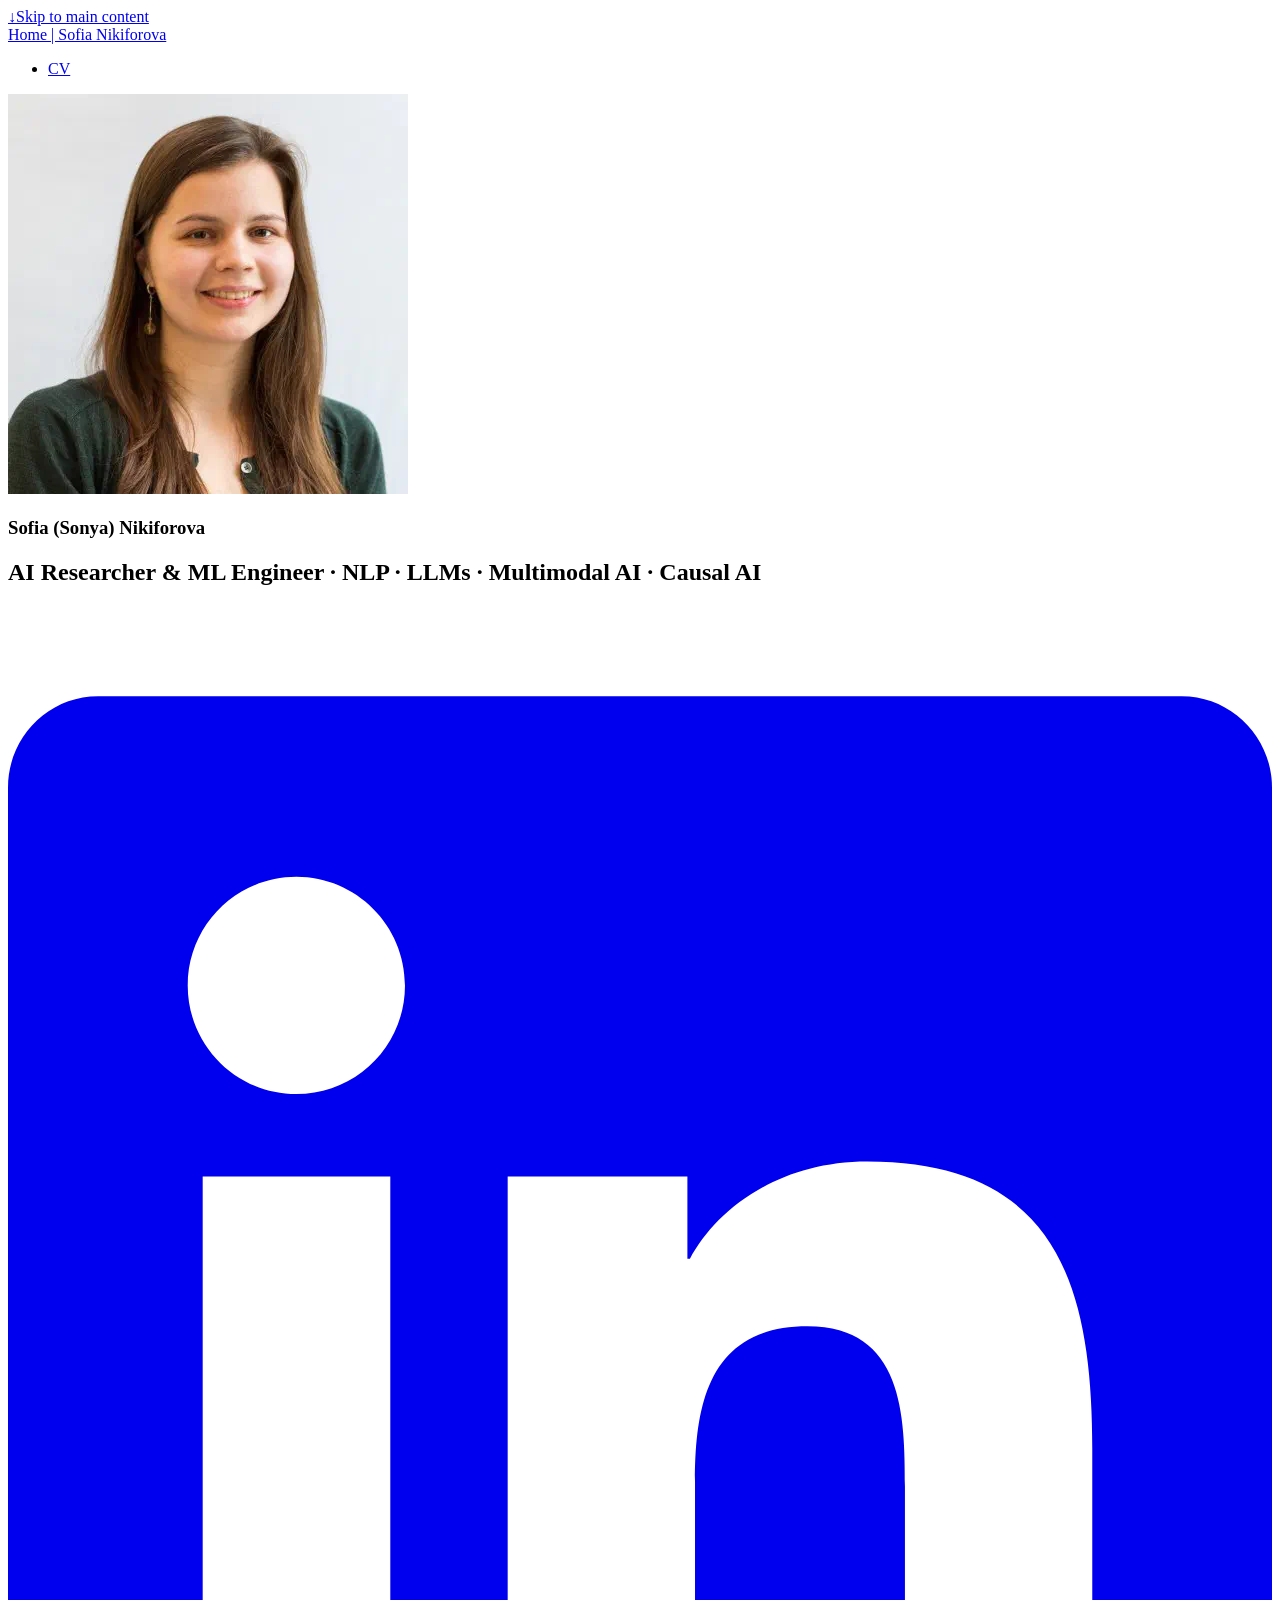
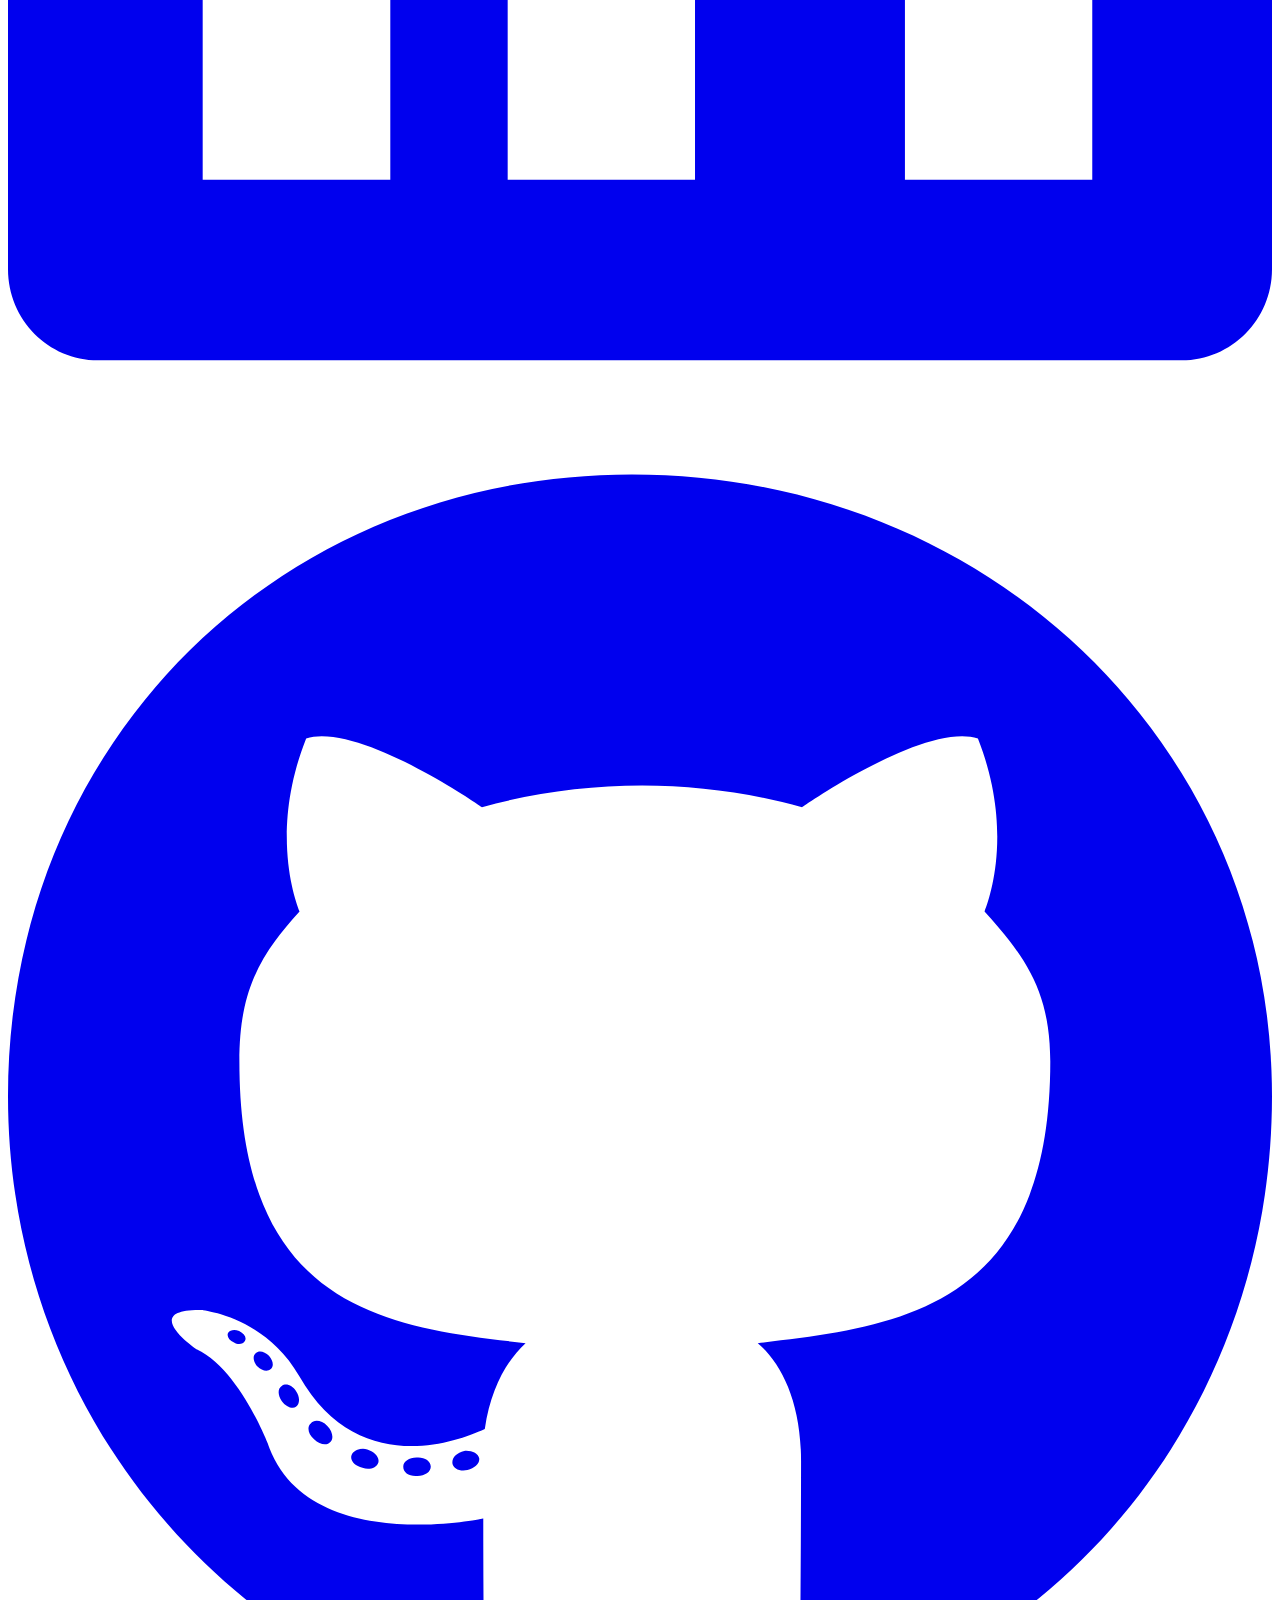
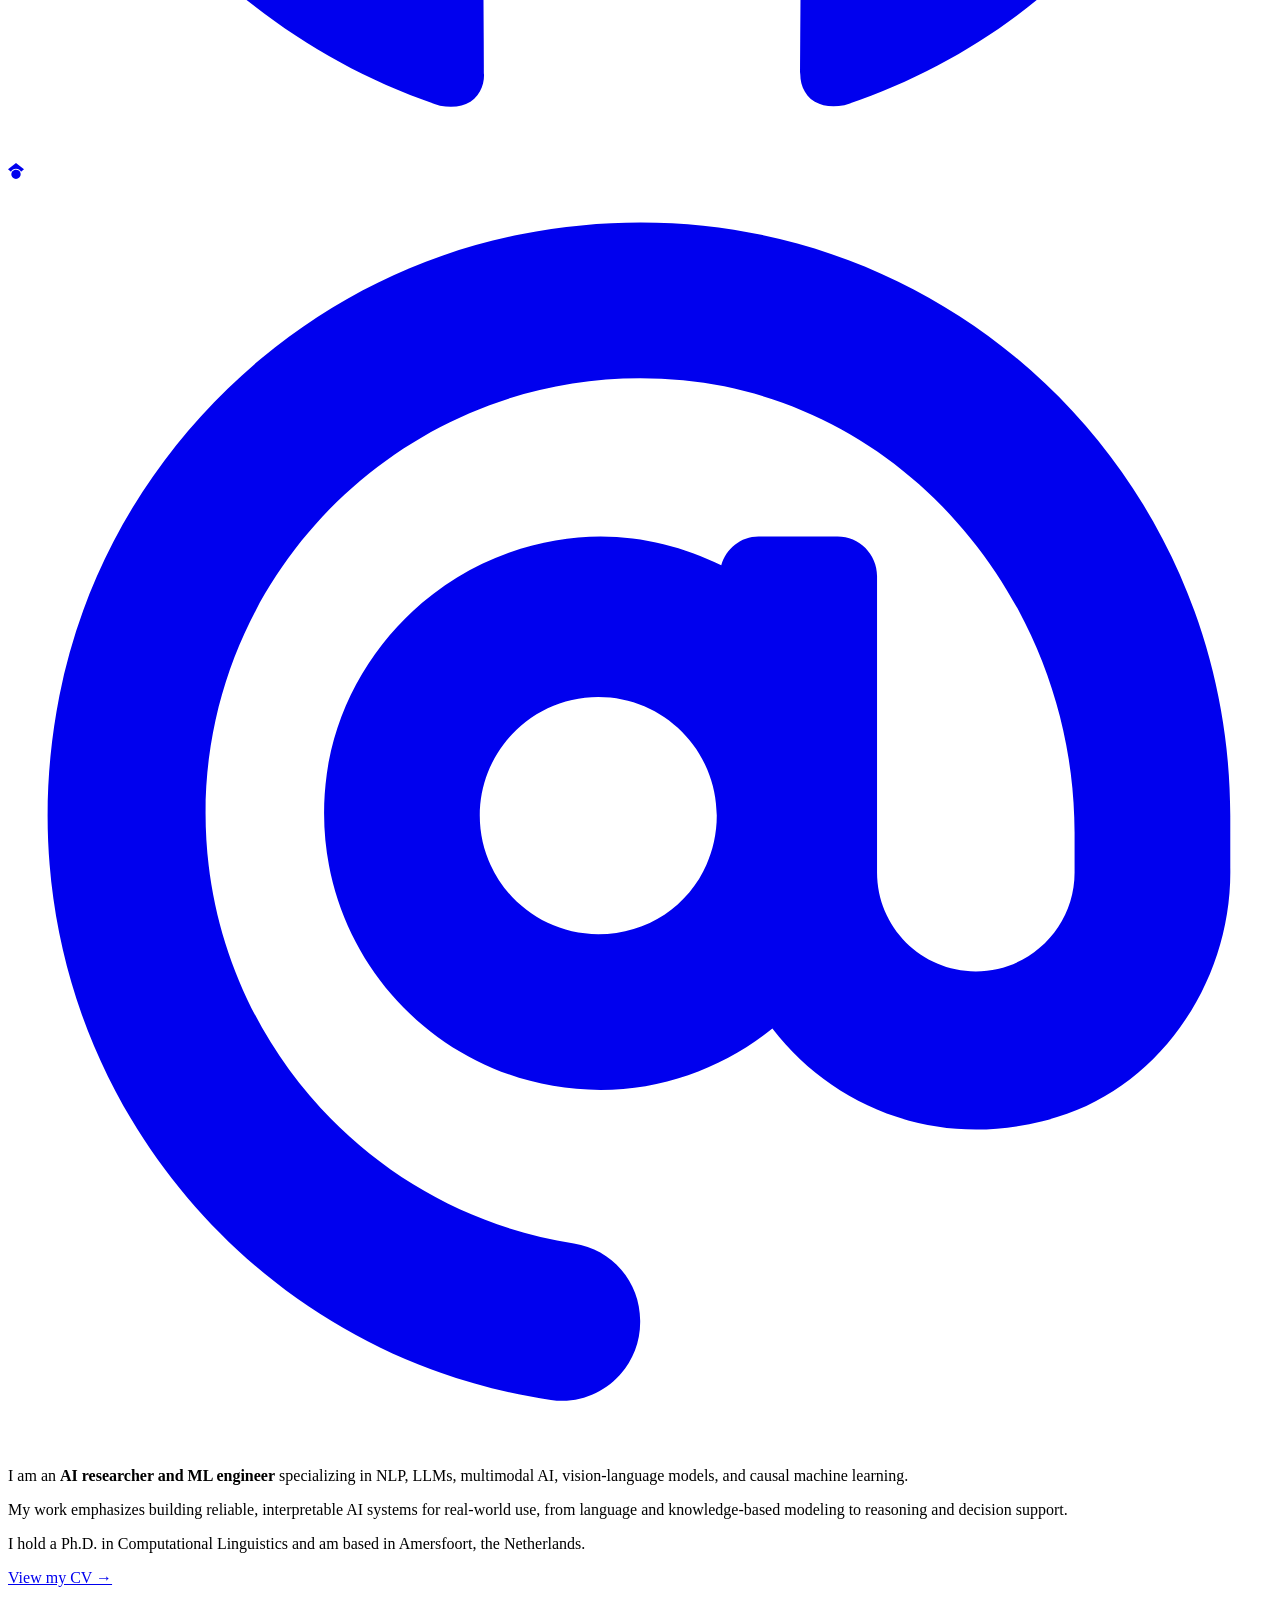
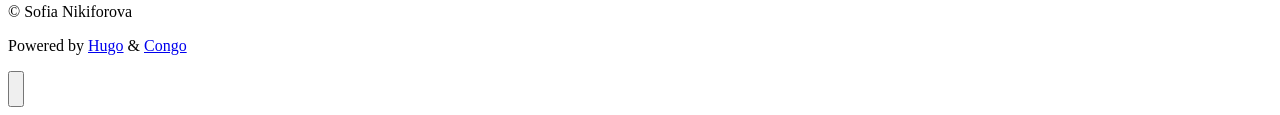
==== index.html @ 4dfe3b02 "Publish website" ====
<!doctype html><html lang=en dir=ltr class=scroll-smooth data-default-appearance=light data-auto-appearance=true><head><meta name=generator content="Hugo 0.162.1"><meta charset=utf-8><meta name=viewport content="width=device-width,initial-scale=1"><meta name=theme-color content="#FFFFFF"><title>Sofia Nikiforova</title><meta name=title content="Sofia Nikiforova"><script type=text/javascript src=https://sonniki.github.io/js/appearance.min.8a082f81b27f3cb2ee528df0b0bdc39787034cf2cc34d4669fbc9977c929023c.js integrity="sha256-iggvgbJ/PLLuUo3wsL3Dl4cDTPLMNNRmn7yZd8kpAjw="></script><link type=text/css rel=stylesheet href=https://sonniki.github.io/css/main.bundle.min.de6f5c8f302bc5f2a1c1e09c4797aeeb0cb0e0ff5f4eeaa808aaedce26b57573.css integrity="sha256-3m9cjzArxfKhweCcR5eu6wyw4P9fTuqoCKrtzia1dXM="><meta name=description content="
      AI researcher and ML engineer specializing in NLP, LLMs, multimodal AI, vision-language models, and causal AI.
    "><link rel=canonical href=https://sonniki.github.io/><link rel=apple-touch-icon sizes=180x180 href=/apple-touch-icon.png><link rel=icon type=image/png sizes=32x32 href=/favicon-32x32.png><link rel=icon type=image/png sizes=16x16 href=/favicon-16x16.png><link rel=manifest href=/site.webmanifest><meta property="og:url" content="https://sonniki.github.io/"><meta property="og:site_name" content="Sofia Nikiforova"><meta property="og:title" content="Sofia (Sonya) Nikiforova"><meta property="og:description" content="AI researcher and ML engineer specializing in NLP, LLMs, multimodal AI, vision-language models, and causal AI."><meta property="og:locale" content="en"><meta property="og:type" content="website"><meta name=twitter:card content="summary"><meta name=twitter:title content="Sofia (Sonya) Nikiforova"><meta name=twitter:description content="AI researcher and ML engineer specializing in NLP, LLMs, multimodal AI, vision-language models, and causal AI."><script type=application/ld+json>{"@context":"https://schema.org","@type":"WebSite","@id":"https:\/\/sonniki.github.io\/","name":"Sofia Nikiforova","description":"Sofia Nikiforova — AI researcher and ML engineer specializing in NLP, LLMs, multimodal AI, vision-language models, and causal AI.","inLanguage":"en","url":"https:\/\/sonniki.github.io\/","publisher":{"@type":"Person","name":"Sofia (Sonya) Nikiforova"}}</script><meta name=author content="Sofia (Sonya) Nikiforova"><link href=https://www.linkedin.com/in/sofia-nikiforova-730447131 rel=me><link href=https://github.com/sonniki rel=me><link href="https://scholar.google.com/citations?user=Tr-brwYAAAAJ&amp;hl=en&amp;oi=ao" rel=me></head><body class="m-auto flex h-screen max-w-7xl flex-col bg-neutral px-6 text-lg leading-7 text-neutral-900 dark:bg-neutral-800 dark:text-neutral sm:px-14 md:px-24 lg:px-32"><div id=the-top class="absolute flex self-center"><a class="-translate-y-8 rounded-b-lg bg-primary-200 px-3 py-1 text-sm focus:translate-y-0 dark:bg-neutral-600" href=#main-content><span class="pe-2 font-bold text-primary-600 dark:text-primary-400">&darr;</span>Skip to main content</a></div><header class="py-6 font-semibold text-neutral-900 dark:text-neutral sm:py-10 print:hidden"><nav class="flex items-start justify-between sm:items-center"><div class="flex flex-row items-center"><a class="decoration-primary-500 hover:underline hover:decoration-2 hover:underline-offset-2" rel=me href=/>Home | Sofia Nikiforova</a></div><ul class="flex list-none flex-col text-end sm:flex-row"><li class="group mb-1 sm:mb-0 sm:me-7 sm:last:me-0.5"><a href=/cv/ title="Curriculum Vitae"><span class="decoration-primary-500 group-hover:underline group-hover:decoration-2 group-hover:underline-offset-2">CV</span></a></li></ul></nav></header><div class="relative flex grow flex-col"><main id=main-content class=grow><article class="h-full
flex flex-col items-center justify-center text-center"><section class="not-prose
items-center
mb-3 flex flex-col"><picture class="mb-2 h-auto w-36 rounded-full"><source srcset=https://sonniki.github.io/img/sonya_hu_f18f03992d2493af.webp sizes=100vw type=image/webp><img width=400 height=400 class="mb-2 h-auto w-36 rounded-full" alt="Sofia (Sonya) Nikiforova" loading=lazy decoding=async src=https://sonniki.github.io/img/sonya.jpg></picture><h1 class="text-4xl font-extrabold">Sofia (Sonya) Nikiforova</h1><h2 class="text-xl text-neutral-500 dark:text-neutral-400">AI Researcher & ML Engineer · NLP · LLMs · Multimodal AI · Causal AI</h2><div class="mt-1 text-2xl"><div class="flex flex-wrap text-neutral-400 dark:text-neutral-500"><a class="px-1 transition-transform hover:scale-125 hover:text-primary-700 dark:hover:text-primary-400" style=will-change:transform href=https://www.linkedin.com/in/sofia-nikiforova-730447131 target=_blank aria-label=Linkedin rel="me noopener noreferrer"><span class="icon relative inline-block px-1 align-text-bottom"><svg viewBox="0 0 448 512"><path fill="currentColor" d="M416 32H31.9C14.3 32 0 46.5.0 64.3v383.4C0 465.5 14.3 480 31.9 480H416c17.6.0 32-14.5 32-32.3V64.3c0-17.8-14.4-32.3-32-32.3zM135.4 416H69V202.2h66.5V416zm-33.2-243c-21.3.0-38.5-17.3-38.5-38.5S80.9 96 102.2 96c21.2.0 38.5 17.3 38.5 38.5.0 21.3-17.2 38.5-38.5 38.5zm282.1 243h-66.4V312c0-24.8-.5-56.7-34.5-56.7-34.6.0-39.9 27-39.9 54.9V416h-66.4V202.2h63.7v29.2h.9c8.9-16.8 30.6-34.5 62.9-34.5 67.2.0 79.7 44.3 79.7 101.9V416z"/></svg>
</span></a><a class="px-1 transition-transform hover:scale-125 hover:text-primary-700 dark:hover:text-primary-400" style=will-change:transform href=https://github.com/sonniki target=_blank aria-label=Github rel="me noopener noreferrer"><span class="icon relative inline-block px-1 align-text-bottom"><svg viewBox="0 0 496 512"><path fill="currentColor" d="M165.9 397.4c0 2-2.3 3.6-5.2 3.6-3.3.3-5.6-1.3-5.6-3.6.0-2 2.3-3.6 5.2-3.6 3-.3 5.6 1.3 5.6 3.6zm-31.1-4.5c-.7 2 1.3 4.3 4.3 4.9 2.6 1 5.6.0 6.2-2s-1.3-4.3-4.3-5.2c-2.6-.7-5.5.3-6.2 2.3zm44.2-1.7c-2.9.7-4.9 2.6-4.6 4.9.3 2 2.9 3.3 5.9 2.6 2.9-.7 4.9-2.6 4.6-4.6-.3-1.9-3-3.2-5.9-2.9zM244.8 8C106.1 8 0 113.3.0 252c0 110.9 69.8 205.8 169.5 239.2 12.8 2.3 17.3-5.6 17.3-12.1.0-6.2-.3-40.4-.3-61.4.0.0-70 15-84.7-29.8.0.0-11.4-29.1-27.8-36.6.0.0-22.9-15.7 1.6-15.4.0.0 24.9 2 38.6 25.8 21.9 38.6 58.6 27.5 72.9 20.9 2.3-16 8.8-27.1 16-33.7-55.9-6.2-112.3-14.3-112.3-110.5.0-27.5 7.6-41.3 23.6-58.9-2.6-6.5-11.1-33.3 2.6-67.9 20.9-6.5 69 27 69 27 20-5.6 41.5-8.5 62.8-8.5s42.8 2.9 62.8 8.5c0 0 48.1-33.6 69-27 13.7 34.7 5.2 61.4 2.6 67.9 16 17.7 25.8 31.5 25.8 58.9.0 96.5-58.9 104.2-114.8 110.5 9.2 7.9 17 22.9 17 46.4.0 33.7-.3 75.4-.3 83.6.0 6.5 4.6 14.4 17.3 12.1C428.2 457.8 496 362.9 496 252 496 113.3 383.5 8 244.8 8zM97.2 352.9c-1.3 1-1 3.3.7 5.2 1.6 1.6 3.9 2.3 5.2 1 1.3-1 1-3.3-.7-5.2-1.6-1.6-3.9-2.3-5.2-1zm-10.8-8.1c-.7 1.3.3 2.9 2.3 3.9 1.6 1 3.6.7 4.3-.7.7-1.3-.3-2.9-2.3-3.9-2-.6-3.6-.3-4.3.7zm32.4 35.6c-1.6 1.3-1 4.3 1.3 6.2 2.3 2.3 5.2 2.6 6.5 1 1.3-1.3.7-4.3-1.3-6.2-2.2-2.3-5.2-2.6-6.5-1zm-11.4-14.7c-1.6 1-1.6 3.6.0 5.9 1.6 2.3 4.3 3.3 5.6 2.3 1.6-1.3 1.6-3.9.0-6.2-1.4-2.3-4-3.3-5.6-2z"/></svg>
</span></a><a class="px-1 transition-transform hover:scale-125 hover:text-primary-700 dark:hover:text-primary-400" style=will-change:transform href="https://scholar.google.com/citations?user=Tr-brwYAAAAJ&amp;hl=en&amp;oi=ao" target=_blank aria-label=Google-Scholar rel="me noopener noreferrer"><span class="icon relative inline-block px-1 align-text-bottom"><svg height="16" width="16" viewBox="0 0 512 512"><path fill="currentColor" d="M390.9 298.5s0 .1.1.1c9.2 19.4 14.4 41.1 14.4 64C405.3 445.1 338.5 512 256 512s-149.3-66.9-149.3-149.3c0-22.9 5.2-44.6 14.4-64h0c1.7-3.6 3.6-7.2 5.6-10.7 4.4-7.6 9.4-14.7 15-21.3 27.4-32.6 68.5-53.3 114.4-53.3 33.6.0 64.6 11.1 89.6 29.9 9.1 6.9 17.4 14.7 24.8 23.5 5.6 6.6 10.6 13.8 15 21.3 2 3.4 3.8 7 5.5 10.5zm26.4-18.8c-30.1-58.4-91-98.4-161.3-98.4s-131.2 40-161.3 98.4L0 202.7 256 0 512 202.7l-94.7 77.1z"/></svg></span></a>
<a id=contact-email class="px-1 transition-transform hover:scale-125 hover:text-primary-700 dark:hover:text-primary-400" style=will-change:transform href=# aria-label=Email rel=nofollow data-u=son.nik709 data-d=gmail.com><span class="icon relative inline-block px-1 align-text-bottom"><svg viewBox="0 0 512 512"><path fill="currentColor" d="M207.8 20.73c-93.45 18.32-168.7 93.66-187 187.1-27.64 140.9 68.65 266.2 199.1 285.1 19.01 2.888 36.17-12.26 36.17-31.49l1e-4-.6631c0-15.74-11.44-28.88-26.84-31.24-84.35-12.98-149.2-86.13-149.2-174.2.0-102.9 88.61-185.5 193.4-175.4 91.54 8.869 158.6 91.25 158.6 183.2v16.16c0 22.09-17.94 40.05-40 40.05s-40.01-17.96-40.01-40.05v-120.1c0-8.847-7.161-16.02-16.01-16.02l-31.98.0036c-7.299.0-13.2 4.992-15.12 11.68-24.85-12.15-54.24-16.38-86.06-5.106-38.75 13.73-68.12 48.91-73.72 89.64-9.483 69.01 43.81 128 110.9 128 26.44.0 50.43-9.544 69.59-24.88 24 31.3 65.23 48.69 109.4 37.49C465.2 369.3 496 324.1 495.1 277.2V256.3c0-149.2-133.9-265.632-287.3-235.57zM239.1 304.3c-26.47.0-48-21.56-48-48.05s21.53-48.05 48-48.05 48 21.56 48 48.05-20.6 48.05-48 48.05z"/></svg>
</span></a><script>(()=>{const e=document.getElementById("contact-email");if(!e)return;const t=`${e.dataset.u}@${e.dataset.d}`;e.href=`mailto:${t}`})()</script></div></div></section><section class="prose dark:prose-invert"><p>I am an <strong>AI researcher and ML engineer</strong> specializing in NLP, LLMs, multimodal
AI, vision-language models, and causal machine learning.</p><p>My work emphasizes building reliable, interpretable AI systems for real-world use, from language and knowledge-based modeling to reasoning and decision support.</p><p>I hold a Ph.D. in Computational Linguistics and am based in Amersfoort, the
Netherlands.</p><p><a href=https://sonniki.github.io/cv/>View my CV →</a></p></section></article><section></section></main><div class="pointer-events-none absolute bottom-0 end-0 top-[100vh] w-12" id=to-top hidden=true><a href=#the-top class="pointer-events-auto sticky top-[calc(100vh-5.5rem)] flex h-12 w-12 items-center justify-center rounded-full bg-neutral/50 text-xl text-neutral-700 backdrop-blur hover:text-primary-600 dark:bg-neutral-800/50 dark:text-neutral dark:hover:text-primary-400" aria-label="Scroll to top" title="Scroll to top">&uarr;</a></div><footer class="py-10 print:hidden"><div class="flex items-center justify-between"><div><p class="text-sm text-neutral-500 dark:text-neutral-400">© Sofia Nikiforova</p><p class="text-xs text-neutral-500 dark:text-neutral-400">Powered by <a class="hover:underline hover:decoration-primary-400 hover:text-primary-500" href=https://gohugo.io/ target=_blank rel="noopener noreferrer">Hugo</a> & <a class="hover:underline hover:decoration-primary-400 hover:text-primary-500" href=https://github.com/jpanther/congo target=_blank rel="noopener noreferrer">Congo</a></p></div><div class="flex flex-row items-center"><div class="me-14 cursor-pointer text-sm text-neutral-700 hover:text-primary-600 dark:text-neutral dark:hover:text-primary-400"><button id=appearance-switcher-0 type=button aria-label="appearance switcher"><div class="flex h-12 w-12 items-center justify-center dark:hidden" title="Switch to dark appearance"><span class="icon relative inline-block px-1 align-text-bottom"><svg viewBox="0 0 512 512"><path fill="currentColor" d="M32 256C32 132.2 132.3 32 255.8 32c11.36.0 29.7 1.668 40.9 3.746 9.616 1.777 11.75 14.63 3.279 19.44C245 86.5 211.2 144.6 211.2 207.8c0 109.7 99.71 193 208.3 172.3 9.561-1.805 16.28 9.324 10.11 16.95C387.9 448.6 324.8 480 255.8 480 132.1 480 32 379.6 32 256z"/></svg></span></div><div class="hidden h-12 w-12 items-center justify-center dark:flex" title="Switch to light appearance"><span class="icon relative inline-block px-1 align-text-bottom"><svg viewBox="0 0 512 512"><path fill="currentColor" d="M256 159.1c-53.02.0-95.1 42.98-95.1 95.1s41.2 96.9 95.1 96.9 95.1-42.98 95.1-95.1S309 159.1 256 159.1zM509.3 347l-63.2-91.9 63.15-91.01c6.332-9.125 1.104-21.74-9.826-23.72l-109-19.7-19.7-109c-1.975-10.93-14.59-16.16-23.72-9.824L256 65.89 164.1 2.736c-9.125-6.332-21.74-1.107-23.72 9.824L121.6 121.6 12.56 141.3C1.633 143.2-3.596 155.9 2.736 164.1L65.89 256 2.74 347.01c-6.332 9.125-1.105 21.74 9.824 23.72l109 19.7 19.7 109c1.975 10.93 14.59 16.16 23.72 9.824L256 446.1l91.01 63.15c9.127 6.334 21.75 1.107 23.72-9.822l19.7-109 109-19.7C510.4 368.8 515.6 356.1 509.3 347zM256 383.1c-70.69.0-127.1-57.31-127.1-127.1.0-70.69 57.31-127.1 127.1-127.1S383.1 186.2 383.1 256c0 70.7-56.4 127.1-127.1 127.1z"/></svg></span></div></button></div></div></div></footer></div></body></html>
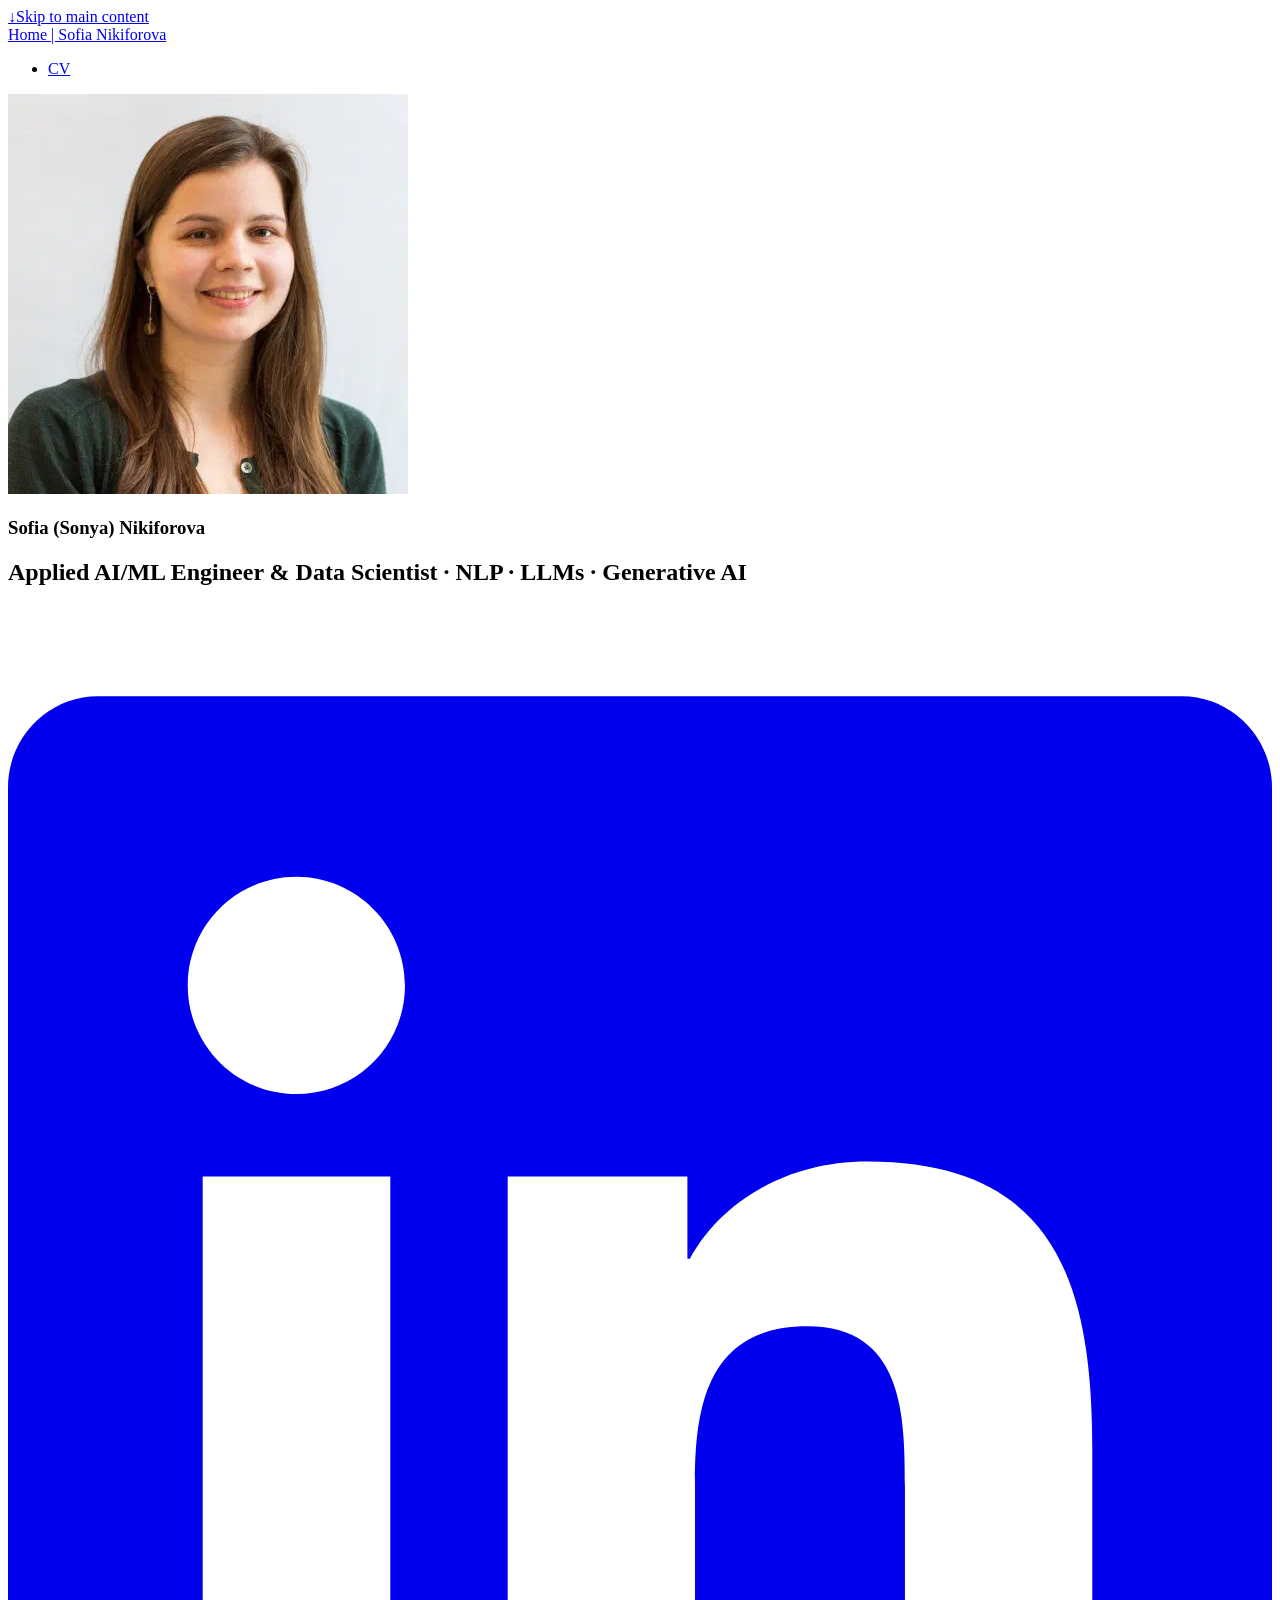
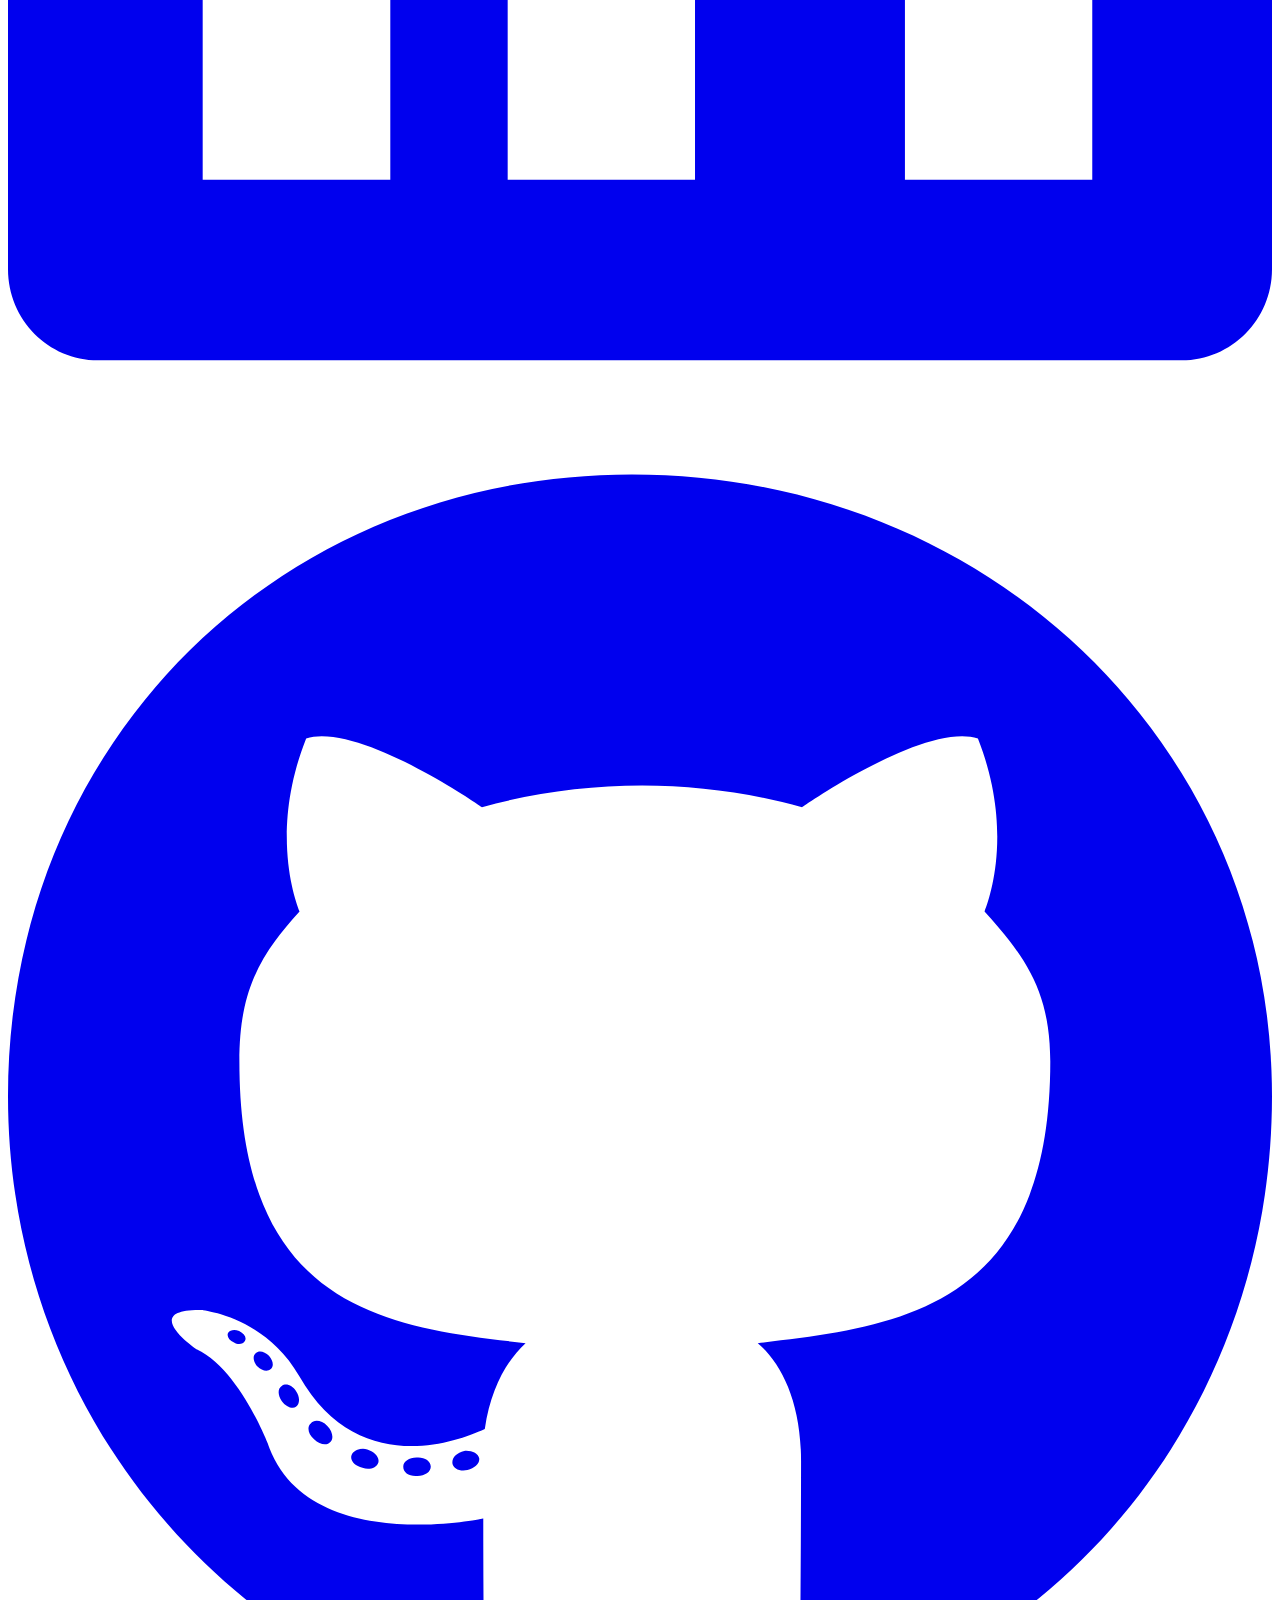
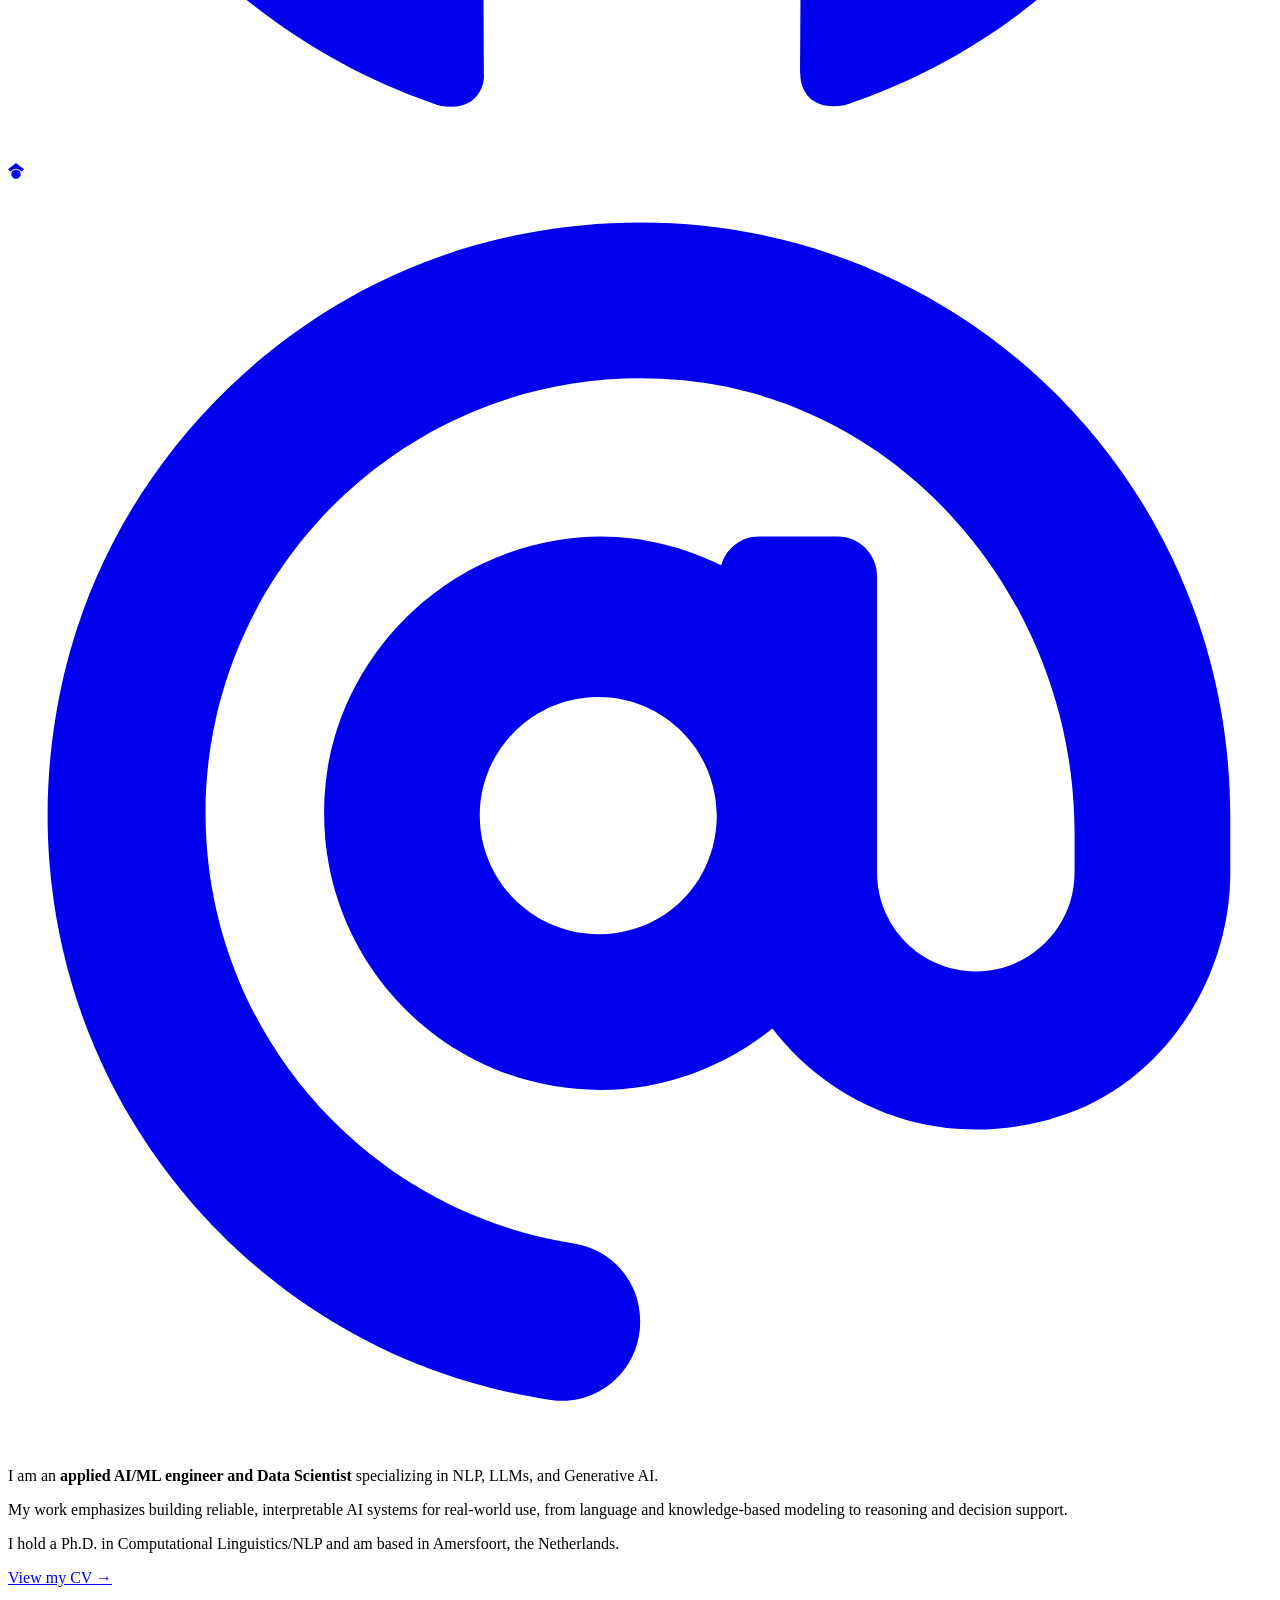
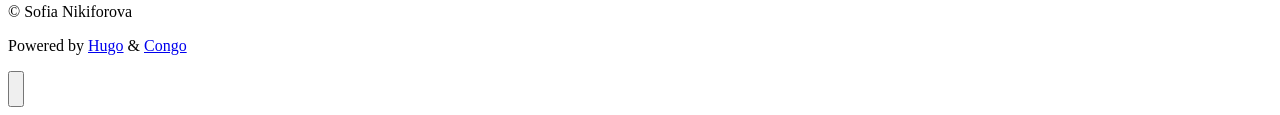
==== commit 7702ff97: "Update CV" ====
--- a/index.html
+++ b/index.html
@@ -3,10 +3,8 @@
     "><link rel=canonical href=https://sonniki.github.io/><link rel=apple-touch-icon sizes=180x180 href=/apple-touch-icon.png><link rel=icon type=image/png sizes=32x32 href=/favicon-32x32.png><link rel=icon type=image/png sizes=16x16 href=/favicon-16x16.png><link rel=manifest href=/site.webmanifest><meta property="og:url" content="https://sonniki.github.io/"><meta property="og:site_name" content="Sofia Nikiforova"><meta property="og:title" content="Sofia (Sonya) Nikiforova"><meta property="og:description" content="AI researcher and ML engineer specializing in NLP, LLMs, multimodal AI, vision-language models, and causal AI."><meta property="og:locale" content="en"><meta property="og:type" content="website"><meta name=twitter:card content="summary"><meta name=twitter:title content="Sofia (Sonya) Nikiforova"><meta name=twitter:description content="AI researcher and ML engineer specializing in NLP, LLMs, multimodal AI, vision-language models, and causal AI."><script type=application/ld+json>{"@context":"https://schema.org","@type":"WebSite","@id":"https:\/\/sonniki.github.io\/","name":"Sofia Nikiforova","description":"Sofia Nikiforova — AI researcher and ML engineer specializing in NLP, LLMs, multimodal AI, vision-language models, and causal AI.","inLanguage":"en","url":"https:\/\/sonniki.github.io\/","publisher":{"@type":"Person","name":"Sofia (Sonya) Nikiforova"}}</script><meta name=author content="Sofia (Sonya) Nikiforova"><link href=https://www.linkedin.com/in/sofia-nikiforova-730447131 rel=me><link href=https://github.com/sonniki rel=me><link href="https://scholar.google.com/citations?user=Tr-brwYAAAAJ&amp;hl=en&amp;oi=ao" rel=me></head><body class="m-auto flex h-screen max-w-7xl flex-col bg-neutral px-6 text-lg leading-7 text-neutral-900 dark:bg-neutral-800 dark:text-neutral sm:px-14 md:px-24 lg:px-32"><div id=the-top class="absolute flex self-center"><a class="-translate-y-8 rounded-b-lg bg-primary-200 px-3 py-1 text-sm focus:translate-y-0 dark:bg-neutral-600" href=#main-content><span class="pe-2 font-bold text-primary-600 dark:text-primary-400">&darr;</span>Skip to main content</a></div><header class="py-6 font-semibold text-neutral-900 dark:text-neutral sm:py-10 print:hidden"><nav class="flex items-start justify-between sm:items-center"><div class="flex flex-row items-center"><a class="decoration-primary-500 hover:underline hover:decoration-2 hover:underline-offset-2" rel=me href=/>Home | Sofia Nikiforova</a></div><ul class="flex list-none flex-col text-end sm:flex-row"><li class="group mb-1 sm:mb-0 sm:me-7 sm:last:me-0.5"><a href=/cv/ title="Curriculum Vitae"><span class="decoration-primary-500 group-hover:underline group-hover:decoration-2 group-hover:underline-offset-2">CV</span></a></li></ul></nav></header><div class="relative flex grow flex-col"><main id=main-content class=grow><article class="h-full
 flex flex-col items-center justify-center text-center"><section class="not-prose
 items-center
-mb-3 flex flex-col"><picture class="mb-2 h-auto w-36 rounded-full"><source srcset=https://sonniki.github.io/img/sonya_hu_f18f03992d2493af.webp sizes=100vw type=image/webp><img width=400 height=400 class="mb-2 h-auto w-36 rounded-full" alt="Sofia (Sonya) Nikiforova" loading=lazy decoding=async src=https://sonniki.github.io/img/sonya.jpg></picture><h1 class="text-4xl font-extrabold">Sofia (Sonya) Nikiforova</h1><h2 class="text-xl text-neutral-500 dark:text-neutral-400">AI Researcher & ML Engineer · NLP · LLMs · Multimodal AI · Causal AI</h2><div class="mt-1 text-2xl"><div class="flex flex-wrap text-neutral-400 dark:text-neutral-500"><a class="px-1 transition-transform hover:scale-125 hover:text-primary-700 dark:hover:text-primary-400" style=will-change:transform href=https://www.linkedin.com/in/sofia-nikiforova-730447131 target=_blank aria-label=Linkedin rel="me noopener noreferrer"><span class="icon relative inline-block px-1 align-text-bottom"><svg viewBox="0 0 448 512"><path fill="currentColor" d="M416 32H31.9C14.3 32 0 46.5.0 64.3v383.4C0 465.5 14.3 480 31.9 480H416c17.6.0 32-14.5 32-32.3V64.3c0-17.8-14.4-32.3-32-32.3zM135.4 416H69V202.2h66.5V416zm-33.2-243c-21.3.0-38.5-17.3-38.5-38.5S80.9 96 102.2 96c21.2.0 38.5 17.3 38.5 38.5.0 21.3-17.2 38.5-38.5 38.5zm282.1 243h-66.4V312c0-24.8-.5-56.7-34.5-56.7-34.6.0-39.9 27-39.9 54.9V416h-66.4V202.2h63.7v29.2h.9c8.9-16.8 30.6-34.5 62.9-34.5 67.2.0 79.7 44.3 79.7 101.9V416z"/></svg>
+mb-3 flex flex-col"><picture class="mb-2 h-auto w-36 rounded-full"><source srcset=https://sonniki.github.io/img/sonya_hu_f18f03992d2493af.webp sizes=100vw type=image/webp><img width=400 height=400 class="mb-2 h-auto w-36 rounded-full" alt="Sofia (Sonya) Nikiforova" loading=lazy decoding=async src=https://sonniki.github.io/img/sonya.jpg></picture><h1 class="text-4xl font-extrabold">Sofia (Sonya) Nikiforova</h1><h2 class="text-xl text-neutral-500 dark:text-neutral-400">Applied AI/ML Engineer & Data Scientist · NLP · LLMs · Generative AI </h2><div class="mt-1 text-2xl"><div class="flex flex-wrap text-neutral-400 dark:text-neutral-500"><a class="px-1 transition-transform hover:scale-125 hover:text-primary-700 dark:hover:text-primary-400" style=will-change:transform href=https://www.linkedin.com/in/sofia-nikiforova-730447131 target=_blank aria-label=Linkedin rel="me noopener noreferrer"><span class="icon relative inline-block px-1 align-text-bottom"><svg viewBox="0 0 448 512"><path fill="currentColor" d="M416 32H31.9C14.3 32 0 46.5.0 64.3v383.4C0 465.5 14.3 480 31.9 480H416c17.6.0 32-14.5 32-32.3V64.3c0-17.8-14.4-32.3-32-32.3zM135.4 416H69V202.2h66.5V416zm-33.2-243c-21.3.0-38.5-17.3-38.5-38.5S80.9 96 102.2 96c21.2.0 38.5 17.3 38.5 38.5.0 21.3-17.2 38.5-38.5 38.5zm282.1 243h-66.4V312c0-24.8-.5-56.7-34.5-56.7-34.6.0-39.9 27-39.9 54.9V416h-66.4V202.2h63.7v29.2h.9c8.9-16.8 30.6-34.5 62.9-34.5 67.2.0 79.7 44.3 79.7 101.9V416z"/></svg>
 </span></a><a class="px-1 transition-transform hover:scale-125 hover:text-primary-700 dark:hover:text-primary-400" style=will-change:transform href=https://github.com/sonniki target=_blank aria-label=Github rel="me noopener noreferrer"><span class="icon relative inline-block px-1 align-text-bottom"><svg viewBox="0 0 496 512"><path fill="currentColor" d="M165.9 397.4c0 2-2.3 3.6-5.2 3.6-3.3.3-5.6-1.3-5.6-3.6.0-2 2.3-3.6 5.2-3.6 3-.3 5.6 1.3 5.6 3.6zm-31.1-4.5c-.7 2 1.3 4.3 4.3 4.9 2.6 1 5.6.0 6.2-2s-1.3-4.3-4.3-5.2c-2.6-.7-5.5.3-6.2 2.3zm44.2-1.7c-2.9.7-4.9 2.6-4.6 4.9.3 2 2.9 3.3 5.9 2.6 2.9-.7 4.9-2.6 4.6-4.6-.3-1.9-3-3.2-5.9-2.9zM244.8 8C106.1 8 0 113.3.0 252c0 110.9 69.8 205.8 169.5 239.2 12.8 2.3 17.3-5.6 17.3-12.1.0-6.2-.3-40.4-.3-61.4.0.0-70 15-84.7-29.8.0.0-11.4-29.1-27.8-36.6.0.0-22.9-15.7 1.6-15.4.0.0 24.9 2 38.6 25.8 21.9 38.6 58.6 27.5 72.9 20.9 2.3-16 8.8-27.1 16-33.7-55.9-6.2-112.3-14.3-112.3-110.5.0-27.5 7.6-41.3 23.6-58.9-2.6-6.5-11.1-33.3 2.6-67.9 20.9-6.5 69 27 69 27 20-5.6 41.5-8.5 62.8-8.5s42.8 2.9 62.8 8.5c0 0 48.1-33.6 69-27 13.7 34.7 5.2 61.4 2.6 67.9 16 17.7 25.8 31.5 25.8 58.9.0 96.5-58.9 104.2-114.8 110.5 9.2 7.9 17 22.9 17 46.4.0 33.7-.3 75.4-.3 83.6.0 6.5 4.6 14.4 17.3 12.1C428.2 457.8 496 362.9 496 252 496 113.3 383.5 8 244.8 8zM97.2 352.9c-1.3 1-1 3.3.7 5.2 1.6 1.6 3.9 2.3 5.2 1 1.3-1 1-3.3-.7-5.2-1.6-1.6-3.9-2.3-5.2-1zm-10.8-8.1c-.7 1.3.3 2.9 2.3 3.9 1.6 1 3.6.7 4.3-.7.7-1.3-.3-2.9-2.3-3.9-2-.6-3.6-.3-4.3.7zm32.4 35.6c-1.6 1.3-1 4.3 1.3 6.2 2.3 2.3 5.2 2.6 6.5 1 1.3-1.3.7-4.3-1.3-6.2-2.2-2.3-5.2-2.6-6.5-1zm-11.4-14.7c-1.6 1-1.6 3.6.0 5.9 1.6 2.3 4.3 3.3 5.6 2.3 1.6-1.3 1.6-3.9.0-6.2-1.4-2.3-4-3.3-5.6-2z"/></svg>
 </span></a><a class="px-1 transition-transform hover:scale-125 hover:text-primary-700 dark:hover:text-primary-400" style=will-change:transform href="https://scholar.google.com/citations?user=Tr-brwYAAAAJ&amp;hl=en&amp;oi=ao" target=_blank aria-label=Google-Scholar rel="me noopener noreferrer"><span class="icon relative inline-block px-1 align-text-bottom"><svg height="16" width="16" viewBox="0 0 512 512"><path fill="currentColor" d="M390.9 298.5s0 .1.1.1c9.2 19.4 14.4 41.1 14.4 64C405.3 445.1 338.5 512 256 512s-149.3-66.9-149.3-149.3c0-22.9 5.2-44.6 14.4-64h0c1.7-3.6 3.6-7.2 5.6-10.7 4.4-7.6 9.4-14.7 15-21.3 27.4-32.6 68.5-53.3 114.4-53.3 33.6.0 64.6 11.1 89.6 29.9 9.1 6.9 17.4 14.7 24.8 23.5 5.6 6.6 10.6 13.8 15 21.3 2 3.4 3.8 7 5.5 10.5zm26.4-18.8c-30.1-58.4-91-98.4-161.3-98.4s-131.2 40-161.3 98.4L0 202.7 256 0 512 202.7l-94.7 77.1z"/></svg></span></a>
 <a id=contact-email class="px-1 transition-transform hover:scale-125 hover:text-primary-700 dark:hover:text-primary-400" style=will-change:transform href=# aria-label=Email rel=nofollow data-u=son.nik709 data-d=gmail.com><span class="icon relative inline-block px-1 align-text-bottom"><svg viewBox="0 0 512 512"><path fill="currentColor" d="M207.8 20.73c-93.45 18.32-168.7 93.66-187 187.1-27.64 140.9 68.65 266.2 199.1 285.1 19.01 2.888 36.17-12.26 36.17-31.49l1e-4-.6631c0-15.74-11.44-28.88-26.84-31.24-84.35-12.98-149.2-86.13-149.2-174.2.0-102.9 88.61-185.5 193.4-175.4 91.54 8.869 158.6 91.25 158.6 183.2v16.16c0 22.09-17.94 40.05-40 40.05s-40.01-17.96-40.01-40.05v-120.1c0-8.847-7.161-16.02-16.01-16.02l-31.98.0036c-7.299.0-13.2 4.992-15.12 11.68-24.85-12.15-54.24-16.38-86.06-5.106-38.75 13.73-68.12 48.91-73.72 89.64-9.483 69.01 43.81 128 110.9 128 26.44.0 50.43-9.544 69.59-24.88 24 31.3 65.23 48.69 109.4 37.49C465.2 369.3 496 324.1 495.1 277.2V256.3c0-149.2-133.9-265.632-287.3-235.57zM239.1 304.3c-26.47.0-48-21.56-48-48.05s21.53-48.05 48-48.05 48 21.56 48 48.05-20.6 48.05-48 48.05z"/></svg>
-</span></a><script>(()=>{const e=document.getElementById("contact-email");if(!e)return;const t=`${e.dataset.u}@${e.dataset.d}`;e.href=`mailto:${t}`})()</script></div></div></section><section class="prose dark:prose-invert"><p>I am an <strong>AI researcher and ML engineer</strong> specializing in NLP, LLMs, multimodal
-AI, vision-language models, and causal machine learning.</p><p>My work emphasizes building reliable, interpretable AI systems for real-world use, from language and knowledge-based modeling to reasoning and decision support.</p><p>I hold a Ph.D. in Computational Linguistics and am based in Amersfoort, the
-Netherlands.</p><p><a href=https://sonniki.github.io/cv/>View my CV →</a></p></section></article><section></section></main><div class="pointer-events-none absolute bottom-0 end-0 top-[100vh] w-12" id=to-top hidden=true><a href=#the-top class="pointer-events-auto sticky top-[calc(100vh-5.5rem)] flex h-12 w-12 items-center justify-center rounded-full bg-neutral/50 text-xl text-neutral-700 backdrop-blur hover:text-primary-600 dark:bg-neutral-800/50 dark:text-neutral dark:hover:text-primary-400" aria-label="Scroll to top" title="Scroll to top">&uarr;</a></div><footer class="py-10 print:hidden"><div class="flex items-center justify-between"><div><p class="text-sm text-neutral-500 dark:text-neutral-400">© Sofia Nikiforova</p><p class="text-xs text-neutral-500 dark:text-neutral-400">Powered by <a class="hover:underline hover:decoration-primary-400 hover:text-primary-500" href=https://gohugo.io/ target=_blank rel="noopener noreferrer">Hugo</a> & <a class="hover:underline hover:decoration-primary-400 hover:text-primary-500" href=https://github.com/jpanther/congo target=_blank rel="noopener noreferrer">Congo</a></p></div><div class="flex flex-row items-center"><div class="me-14 cursor-pointer text-sm text-neutral-700 hover:text-primary-600 dark:text-neutral dark:hover:text-primary-400"><button id=appearance-switcher-0 type=button aria-label="appearance switcher"><div class="flex h-12 w-12 items-center justify-center dark:hidden" title="Switch to dark appearance"><span class="icon relative inline-block px-1 align-text-bottom"><svg viewBox="0 0 512 512"><path fill="currentColor" d="M32 256C32 132.2 132.3 32 255.8 32c11.36.0 29.7 1.668 40.9 3.746 9.616 1.777 11.75 14.63 3.279 19.44C245 86.5 211.2 144.6 211.2 207.8c0 109.7 99.71 193 208.3 172.3 9.561-1.805 16.28 9.324 10.11 16.95C387.9 448.6 324.8 480 255.8 480 132.1 480 32 379.6 32 256z"/></svg></span></div><div class="hidden h-12 w-12 items-center justify-center dark:flex" title="Switch to light appearance"><span class="icon relative inline-block px-1 align-text-bottom"><svg viewBox="0 0 512 512"><path fill="currentColor" d="M256 159.1c-53.02.0-95.1 42.98-95.1 95.1s41.2 96.9 95.1 96.9 95.1-42.98 95.1-95.1S309 159.1 256 159.1zM509.3 347l-63.2-91.9 63.15-91.01c6.332-9.125 1.104-21.74-9.826-23.72l-109-19.7-19.7-109c-1.975-10.93-14.59-16.16-23.72-9.824L256 65.89 164.1 2.736c-9.125-6.332-21.74-1.107-23.72 9.824L121.6 121.6 12.56 141.3C1.633 143.2-3.596 155.9 2.736 164.1L65.89 256 2.74 347.01c-6.332 9.125-1.105 21.74 9.824 23.72l109 19.7 19.7 109c1.975 10.93 14.59 16.16 23.72 9.824L256 446.1l91.01 63.15c9.127 6.334 21.75 1.107 23.72-9.822l19.7-109 109-19.7C510.4 368.8 515.6 356.1 509.3 347zM256 383.1c-70.69.0-127.1-57.31-127.1-127.1.0-70.69 57.31-127.1 127.1-127.1S383.1 186.2 383.1 256c0 70.7-56.4 127.1-127.1 127.1z"/></svg></span></div></button></div></div></div></footer></div></body></html>+</span></a><script>(()=>{const e=document.getElementById("contact-email");if(!e)return;const t=`${e.dataset.u}@${e.dataset.d}`;e.href=`mailto:${t}`})()</script></div></div></section><section class="prose dark:prose-invert"><p>I am an <strong>applied AI/ML engineer and Data Scientist</strong> specializing in NLP, LLMs, and Generative AI.</p><p>My work emphasizes building reliable, interpretable AI systems for real-world use, from language and knowledge-based modeling to reasoning and decision support.</p><p>I hold a Ph.D. in Computational Linguistics/NLP and am based in Amersfoort, the Netherlands.</p><p><a href=https://sonniki.github.io/cv/>View my CV →</a></p></section></article><section></section></main><div class="pointer-events-none absolute bottom-0 end-0 top-[100vh] w-12" id=to-top hidden=true><a href=#the-top class="pointer-events-auto sticky top-[calc(100vh-5.5rem)] flex h-12 w-12 items-center justify-center rounded-full bg-neutral/50 text-xl text-neutral-700 backdrop-blur hover:text-primary-600 dark:bg-neutral-800/50 dark:text-neutral dark:hover:text-primary-400" aria-label="Scroll to top" title="Scroll to top">&uarr;</a></div><footer class="py-10 print:hidden"><div class="flex items-center justify-between"><div><p class="text-sm text-neutral-500 dark:text-neutral-400">© Sofia Nikiforova</p><p class="text-xs text-neutral-500 dark:text-neutral-400">Powered by <a class="hover:underline hover:decoration-primary-400 hover:text-primary-500" href=https://gohugo.io/ target=_blank rel="noopener noreferrer">Hugo</a> & <a class="hover:underline hover:decoration-primary-400 hover:text-primary-500" href=https://github.com/jpanther/congo target=_blank rel="noopener noreferrer">Congo</a></p></div><div class="flex flex-row items-center"><div class="me-14 cursor-pointer text-sm text-neutral-700 hover:text-primary-600 dark:text-neutral dark:hover:text-primary-400"><button id=appearance-switcher-0 type=button aria-label="appearance switcher"><div class="flex h-12 w-12 items-center justify-center dark:hidden" title="Switch to dark appearance"><span class="icon relative inline-block px-1 align-text-bottom"><svg viewBox="0 0 512 512"><path fill="currentColor" d="M32 256C32 132.2 132.3 32 255.8 32c11.36.0 29.7 1.668 40.9 3.746 9.616 1.777 11.75 14.63 3.279 19.44C245 86.5 211.2 144.6 211.2 207.8c0 109.7 99.71 193 208.3 172.3 9.561-1.805 16.28 9.324 10.11 16.95C387.9 448.6 324.8 480 255.8 480 132.1 480 32 379.6 32 256z"/></svg></span></div><div class="hidden h-12 w-12 items-center justify-center dark:flex" title="Switch to light appearance"><span class="icon relative inline-block px-1 align-text-bottom"><svg viewBox="0 0 512 512"><path fill="currentColor" d="M256 159.1c-53.02.0-95.1 42.98-95.1 95.1s41.2 96.9 95.1 96.9 95.1-42.98 95.1-95.1S309 159.1 256 159.1zM509.3 347l-63.2-91.9 63.15-91.01c6.332-9.125 1.104-21.74-9.826-23.72l-109-19.7-19.7-109c-1.975-10.93-14.59-16.16-23.72-9.824L256 65.89 164.1 2.736c-9.125-6.332-21.74-1.107-23.72 9.824L121.6 121.6 12.56 141.3C1.633 143.2-3.596 155.9 2.736 164.1L65.89 256 2.74 347.01c-6.332 9.125-1.105 21.74 9.824 23.72l109 19.7 19.7 109c1.975 10.93 14.59 16.16 23.72 9.824L256 446.1l91.01 63.15c9.127 6.334 21.75 1.107 23.72-9.822l19.7-109 109-19.7C510.4 368.8 515.6 356.1 509.3 347zM256 383.1c-70.69.0-127.1-57.31-127.1-127.1.0-70.69 57.31-127.1 127.1-127.1S383.1 186.2 383.1 256c0 70.7-56.4 127.1-127.1 127.1z"/></svg></span></div></button></div></div></div></footer></div></body></html>
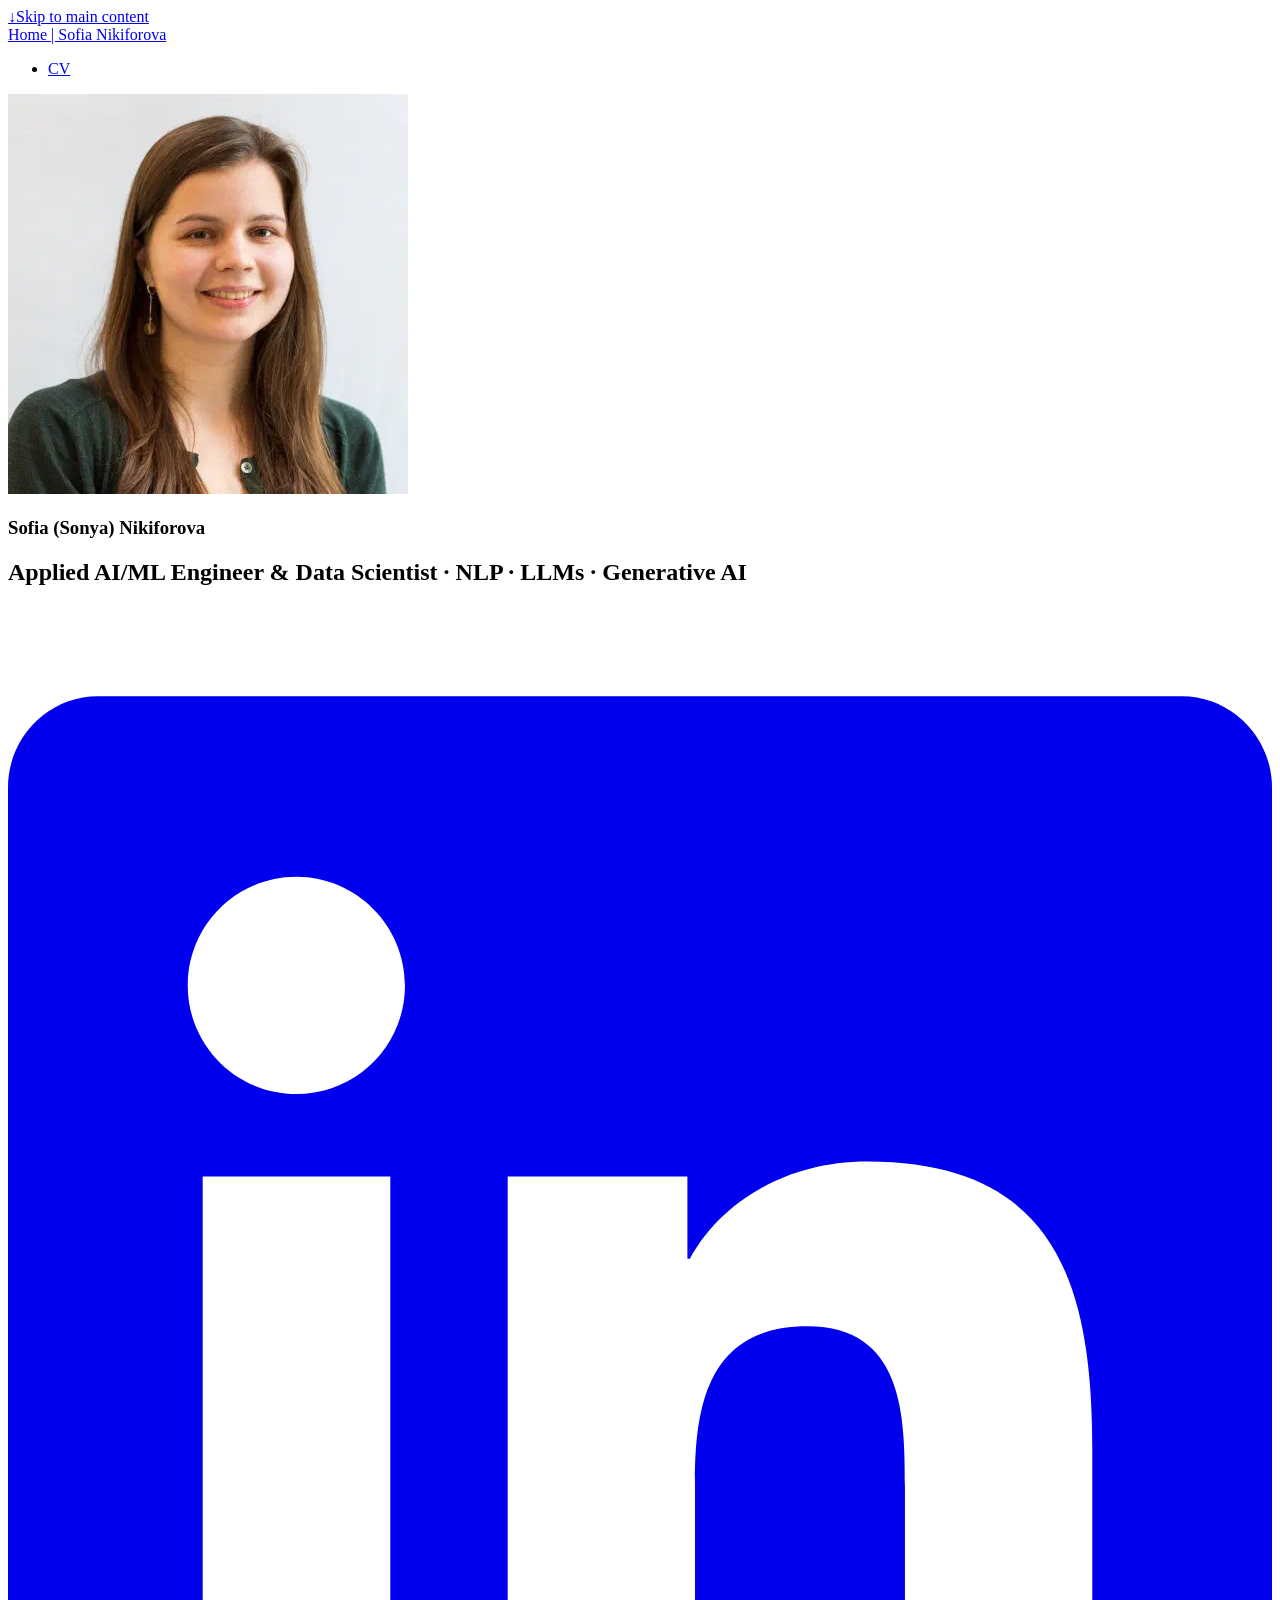
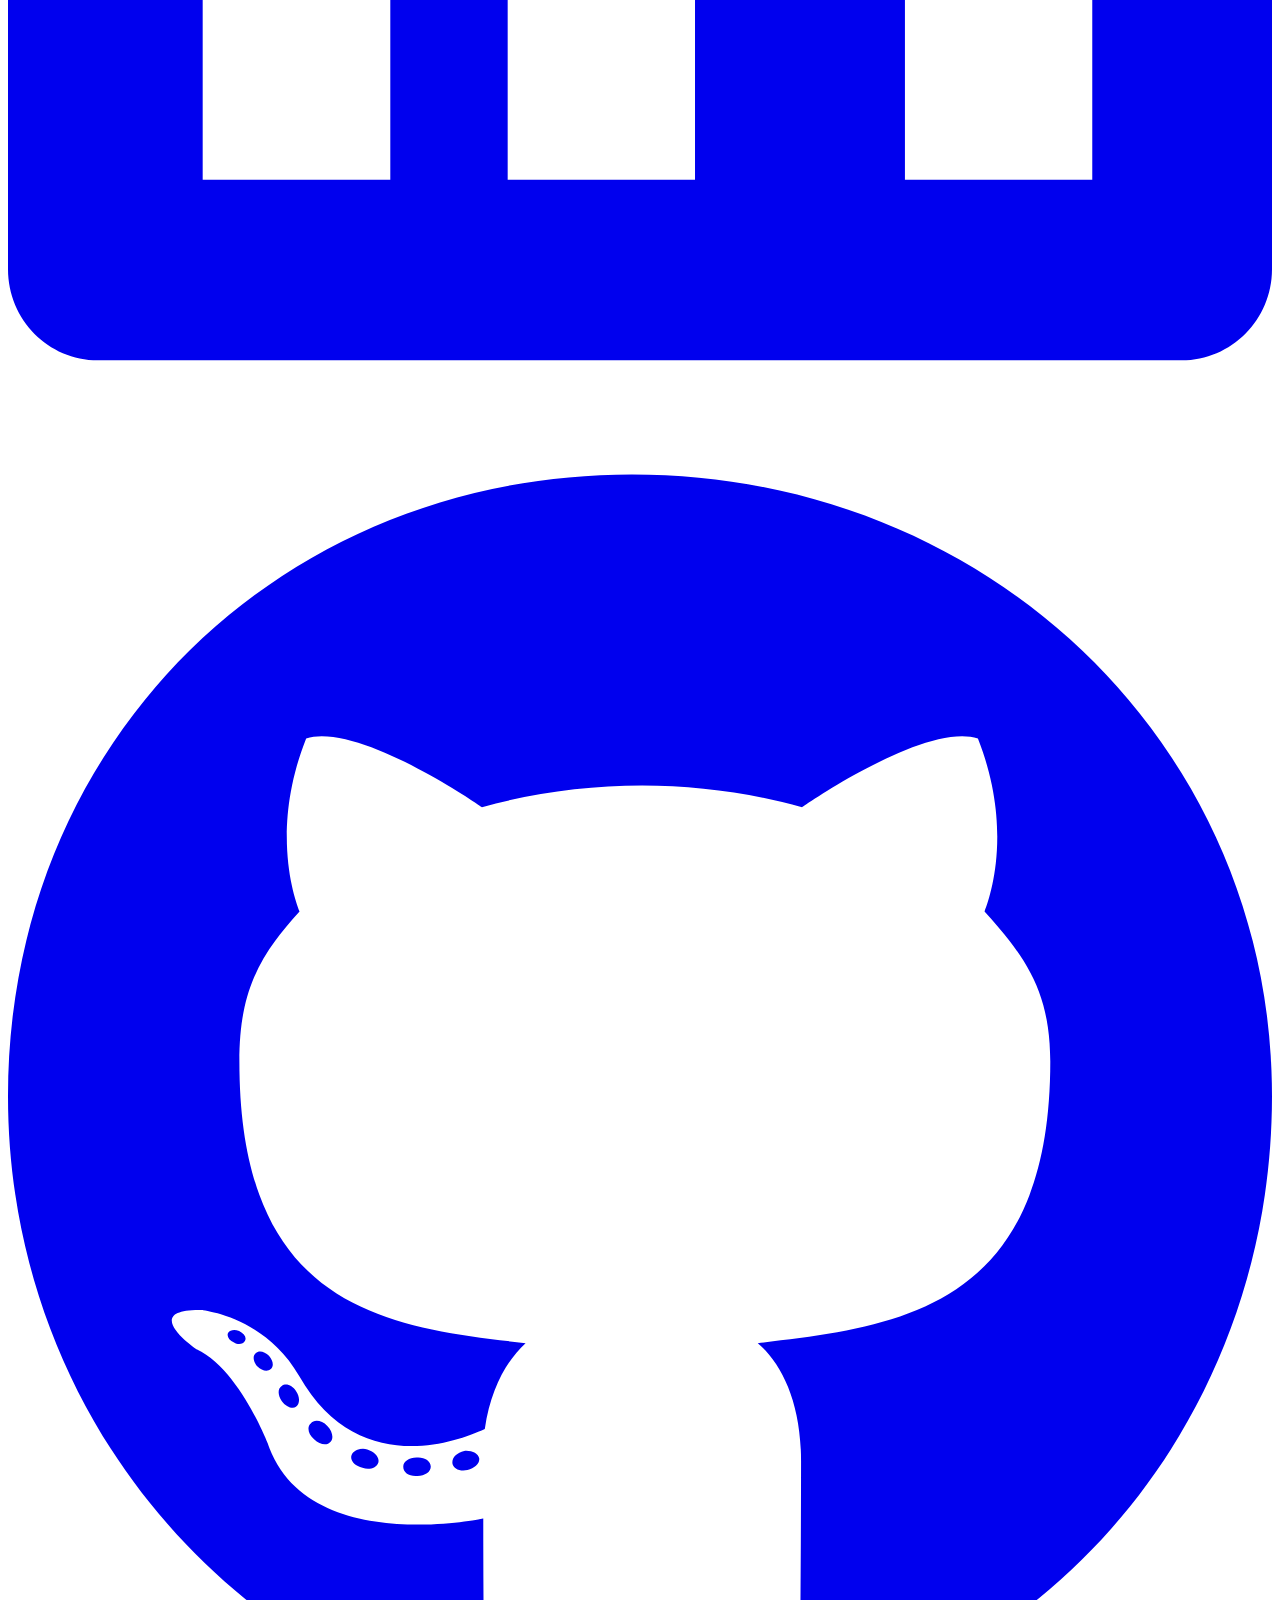
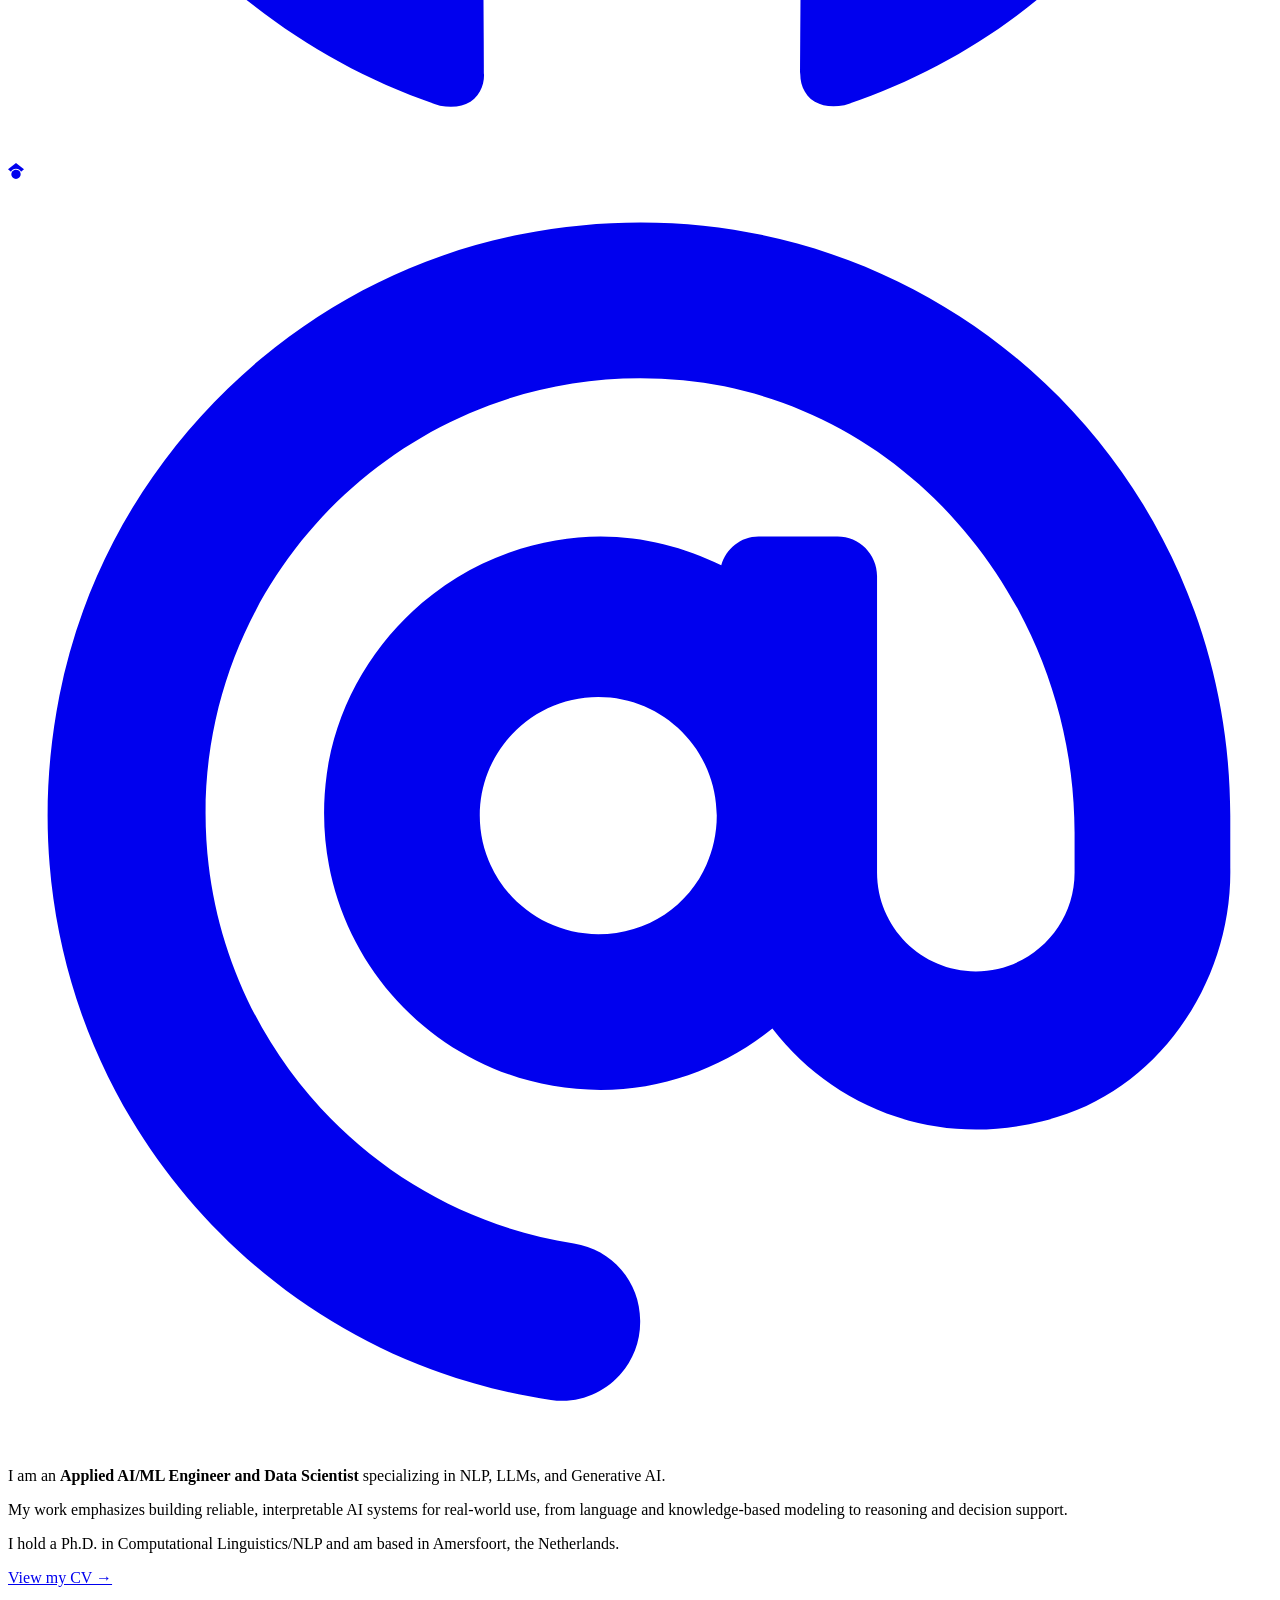
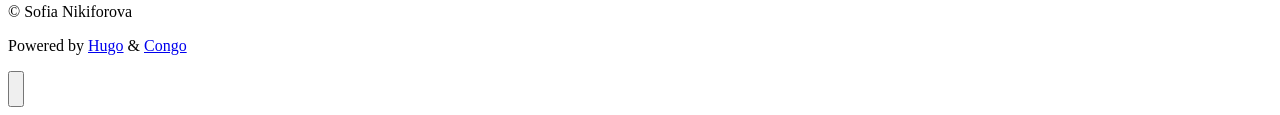
==== commit f14e8a0c: "Fix nit" ====
--- a/index.html
+++ b/index.html
@@ -7,4 +7,4 @@
 </span></a><a class="px-1 transition-transform hover:scale-125 hover:text-primary-700 dark:hover:text-primary-400" style=will-change:transform href=https://github.com/sonniki target=_blank aria-label=Github rel="me noopener noreferrer"><span class="icon relative inline-block px-1 align-text-bottom"><svg viewBox="0 0 496 512"><path fill="currentColor" d="M165.9 397.4c0 2-2.3 3.6-5.2 3.6-3.3.3-5.6-1.3-5.6-3.6.0-2 2.3-3.6 5.2-3.6 3-.3 5.6 1.3 5.6 3.6zm-31.1-4.5c-.7 2 1.3 4.3 4.3 4.9 2.6 1 5.6.0 6.2-2s-1.3-4.3-4.3-5.2c-2.6-.7-5.5.3-6.2 2.3zm44.2-1.7c-2.9.7-4.9 2.6-4.6 4.9.3 2 2.9 3.3 5.9 2.6 2.9-.7 4.9-2.6 4.6-4.6-.3-1.9-3-3.2-5.9-2.9zM244.8 8C106.1 8 0 113.3.0 252c0 110.9 69.8 205.8 169.5 239.2 12.8 2.3 17.3-5.6 17.3-12.1.0-6.2-.3-40.4-.3-61.4.0.0-70 15-84.7-29.8.0.0-11.4-29.1-27.8-36.6.0.0-22.9-15.7 1.6-15.4.0.0 24.9 2 38.6 25.8 21.9 38.6 58.6 27.5 72.9 20.9 2.3-16 8.8-27.1 16-33.7-55.9-6.2-112.3-14.3-112.3-110.5.0-27.5 7.6-41.3 23.6-58.9-2.6-6.5-11.1-33.3 2.6-67.9 20.9-6.5 69 27 69 27 20-5.6 41.5-8.5 62.8-8.5s42.8 2.9 62.8 8.5c0 0 48.1-33.6 69-27 13.7 34.7 5.2 61.4 2.6 67.9 16 17.7 25.8 31.5 25.8 58.9.0 96.5-58.9 104.2-114.8 110.5 9.2 7.9 17 22.9 17 46.4.0 33.7-.3 75.4-.3 83.6.0 6.5 4.6 14.4 17.3 12.1C428.2 457.8 496 362.9 496 252 496 113.3 383.5 8 244.8 8zM97.2 352.9c-1.3 1-1 3.3.7 5.2 1.6 1.6 3.9 2.3 5.2 1 1.3-1 1-3.3-.7-5.2-1.6-1.6-3.9-2.3-5.2-1zm-10.8-8.1c-.7 1.3.3 2.9 2.3 3.9 1.6 1 3.6.7 4.3-.7.7-1.3-.3-2.9-2.3-3.9-2-.6-3.6-.3-4.3.7zm32.4 35.6c-1.6 1.3-1 4.3 1.3 6.2 2.3 2.3 5.2 2.6 6.5 1 1.3-1.3.7-4.3-1.3-6.2-2.2-2.3-5.2-2.6-6.5-1zm-11.4-14.7c-1.6 1-1.6 3.6.0 5.9 1.6 2.3 4.3 3.3 5.6 2.3 1.6-1.3 1.6-3.9.0-6.2-1.4-2.3-4-3.3-5.6-2z"/></svg>
 </span></a><a class="px-1 transition-transform hover:scale-125 hover:text-primary-700 dark:hover:text-primary-400" style=will-change:transform href="https://scholar.google.com/citations?user=Tr-brwYAAAAJ&amp;hl=en&amp;oi=ao" target=_blank aria-label=Google-Scholar rel="me noopener noreferrer"><span class="icon relative inline-block px-1 align-text-bottom"><svg height="16" width="16" viewBox="0 0 512 512"><path fill="currentColor" d="M390.9 298.5s0 .1.1.1c9.2 19.4 14.4 41.1 14.4 64C405.3 445.1 338.5 512 256 512s-149.3-66.9-149.3-149.3c0-22.9 5.2-44.6 14.4-64h0c1.7-3.6 3.6-7.2 5.6-10.7 4.4-7.6 9.4-14.7 15-21.3 27.4-32.6 68.5-53.3 114.4-53.3 33.6.0 64.6 11.1 89.6 29.9 9.1 6.9 17.4 14.7 24.8 23.5 5.6 6.6 10.6 13.8 15 21.3 2 3.4 3.8 7 5.5 10.5zm26.4-18.8c-30.1-58.4-91-98.4-161.3-98.4s-131.2 40-161.3 98.4L0 202.7 256 0 512 202.7l-94.7 77.1z"/></svg></span></a>
 <a id=contact-email class="px-1 transition-transform hover:scale-125 hover:text-primary-700 dark:hover:text-primary-400" style=will-change:transform href=# aria-label=Email rel=nofollow data-u=son.nik709 data-d=gmail.com><span class="icon relative inline-block px-1 align-text-bottom"><svg viewBox="0 0 512 512"><path fill="currentColor" d="M207.8 20.73c-93.45 18.32-168.7 93.66-187 187.1-27.64 140.9 68.65 266.2 199.1 285.1 19.01 2.888 36.17-12.26 36.17-31.49l1e-4-.6631c0-15.74-11.44-28.88-26.84-31.24-84.35-12.98-149.2-86.13-149.2-174.2.0-102.9 88.61-185.5 193.4-175.4 91.54 8.869 158.6 91.25 158.6 183.2v16.16c0 22.09-17.94 40.05-40 40.05s-40.01-17.96-40.01-40.05v-120.1c0-8.847-7.161-16.02-16.01-16.02l-31.98.0036c-7.299.0-13.2 4.992-15.12 11.68-24.85-12.15-54.24-16.38-86.06-5.106-38.75 13.73-68.12 48.91-73.72 89.64-9.483 69.01 43.81 128 110.9 128 26.44.0 50.43-9.544 69.59-24.88 24 31.3 65.23 48.69 109.4 37.49C465.2 369.3 496 324.1 495.1 277.2V256.3c0-149.2-133.9-265.632-287.3-235.57zM239.1 304.3c-26.47.0-48-21.56-48-48.05s21.53-48.05 48-48.05 48 21.56 48 48.05-20.6 48.05-48 48.05z"/></svg>
-</span></a><script>(()=>{const e=document.getElementById("contact-email");if(!e)return;const t=`${e.dataset.u}@${e.dataset.d}`;e.href=`mailto:${t}`})()</script></div></div></section><section class="prose dark:prose-invert"><p>I am an <strong>applied AI/ML engineer and Data Scientist</strong> specializing in NLP, LLMs, and Generative AI.</p><p>My work emphasizes building reliable, interpretable AI systems for real-world use, from language and knowledge-based modeling to reasoning and decision support.</p><p>I hold a Ph.D. in Computational Linguistics/NLP and am based in Amersfoort, the Netherlands.</p><p><a href=https://sonniki.github.io/cv/>View my CV →</a></p></section></article><section></section></main><div class="pointer-events-none absolute bottom-0 end-0 top-[100vh] w-12" id=to-top hidden=true><a href=#the-top class="pointer-events-auto sticky top-[calc(100vh-5.5rem)] flex h-12 w-12 items-center justify-center rounded-full bg-neutral/50 text-xl text-neutral-700 backdrop-blur hover:text-primary-600 dark:bg-neutral-800/50 dark:text-neutral dark:hover:text-primary-400" aria-label="Scroll to top" title="Scroll to top">&uarr;</a></div><footer class="py-10 print:hidden"><div class="flex items-center justify-between"><div><p class="text-sm text-neutral-500 dark:text-neutral-400">© Sofia Nikiforova</p><p class="text-xs text-neutral-500 dark:text-neutral-400">Powered by <a class="hover:underline hover:decoration-primary-400 hover:text-primary-500" href=https://gohugo.io/ target=_blank rel="noopener noreferrer">Hugo</a> & <a class="hover:underline hover:decoration-primary-400 hover:text-primary-500" href=https://github.com/jpanther/congo target=_blank rel="noopener noreferrer">Congo</a></p></div><div class="flex flex-row items-center"><div class="me-14 cursor-pointer text-sm text-neutral-700 hover:text-primary-600 dark:text-neutral dark:hover:text-primary-400"><button id=appearance-switcher-0 type=button aria-label="appearance switcher"><div class="flex h-12 w-12 items-center justify-center dark:hidden" title="Switch to dark appearance"><span class="icon relative inline-block px-1 align-text-bottom"><svg viewBox="0 0 512 512"><path fill="currentColor" d="M32 256C32 132.2 132.3 32 255.8 32c11.36.0 29.7 1.668 40.9 3.746 9.616 1.777 11.75 14.63 3.279 19.44C245 86.5 211.2 144.6 211.2 207.8c0 109.7 99.71 193 208.3 172.3 9.561-1.805 16.28 9.324 10.11 16.95C387.9 448.6 324.8 480 255.8 480 132.1 480 32 379.6 32 256z"/></svg></span></div><div class="hidden h-12 w-12 items-center justify-center dark:flex" title="Switch to light appearance"><span class="icon relative inline-block px-1 align-text-bottom"><svg viewBox="0 0 512 512"><path fill="currentColor" d="M256 159.1c-53.02.0-95.1 42.98-95.1 95.1s41.2 96.9 95.1 96.9 95.1-42.98 95.1-95.1S309 159.1 256 159.1zM509.3 347l-63.2-91.9 63.15-91.01c6.332-9.125 1.104-21.74-9.826-23.72l-109-19.7-19.7-109c-1.975-10.93-14.59-16.16-23.72-9.824L256 65.89 164.1 2.736c-9.125-6.332-21.74-1.107-23.72 9.824L121.6 121.6 12.56 141.3C1.633 143.2-3.596 155.9 2.736 164.1L65.89 256 2.74 347.01c-6.332 9.125-1.105 21.74 9.824 23.72l109 19.7 19.7 109c1.975 10.93 14.59 16.16 23.72 9.824L256 446.1l91.01 63.15c9.127 6.334 21.75 1.107 23.72-9.822l19.7-109 109-19.7C510.4 368.8 515.6 356.1 509.3 347zM256 383.1c-70.69.0-127.1-57.31-127.1-127.1.0-70.69 57.31-127.1 127.1-127.1S383.1 186.2 383.1 256c0 70.7-56.4 127.1-127.1 127.1z"/></svg></span></div></button></div></div></div></footer></div></body></html>+</span></a><script>(()=>{const e=document.getElementById("contact-email");if(!e)return;const t=`${e.dataset.u}@${e.dataset.d}`;e.href=`mailto:${t}`})()</script></div></div></section><section class="prose dark:prose-invert"><p>I am an <strong>Applied AI/ML Engineer and Data Scientist</strong> specializing in NLP, LLMs, and Generative AI.</p><p>My work emphasizes building reliable, interpretable AI systems for real-world use, from language and knowledge-based modeling to reasoning and decision support.</p><p>I hold a Ph.D. in Computational Linguistics/NLP and am based in Amersfoort, the Netherlands.</p><p><a href=https://sonniki.github.io/cv/>View my CV →</a></p></section></article><section></section></main><div class="pointer-events-none absolute bottom-0 end-0 top-[100vh] w-12" id=to-top hidden=true><a href=#the-top class="pointer-events-auto sticky top-[calc(100vh-5.5rem)] flex h-12 w-12 items-center justify-center rounded-full bg-neutral/50 text-xl text-neutral-700 backdrop-blur hover:text-primary-600 dark:bg-neutral-800/50 dark:text-neutral dark:hover:text-primary-400" aria-label="Scroll to top" title="Scroll to top">&uarr;</a></div><footer class="py-10 print:hidden"><div class="flex items-center justify-between"><div><p class="text-sm text-neutral-500 dark:text-neutral-400">© Sofia Nikiforova</p><p class="text-xs text-neutral-500 dark:text-neutral-400">Powered by <a class="hover:underline hover:decoration-primary-400 hover:text-primary-500" href=https://gohugo.io/ target=_blank rel="noopener noreferrer">Hugo</a> & <a class="hover:underline hover:decoration-primary-400 hover:text-primary-500" href=https://github.com/jpanther/congo target=_blank rel="noopener noreferrer">Congo</a></p></div><div class="flex flex-row items-center"><div class="me-14 cursor-pointer text-sm text-neutral-700 hover:text-primary-600 dark:text-neutral dark:hover:text-primary-400"><button id=appearance-switcher-0 type=button aria-label="appearance switcher"><div class="flex h-12 w-12 items-center justify-center dark:hidden" title="Switch to dark appearance"><span class="icon relative inline-block px-1 align-text-bottom"><svg viewBox="0 0 512 512"><path fill="currentColor" d="M32 256C32 132.2 132.3 32 255.8 32c11.36.0 29.7 1.668 40.9 3.746 9.616 1.777 11.75 14.63 3.279 19.44C245 86.5 211.2 144.6 211.2 207.8c0 109.7 99.71 193 208.3 172.3 9.561-1.805 16.28 9.324 10.11 16.95C387.9 448.6 324.8 480 255.8 480 132.1 480 32 379.6 32 256z"/></svg></span></div><div class="hidden h-12 w-12 items-center justify-center dark:flex" title="Switch to light appearance"><span class="icon relative inline-block px-1 align-text-bottom"><svg viewBox="0 0 512 512"><path fill="currentColor" d="M256 159.1c-53.02.0-95.1 42.98-95.1 95.1s41.2 96.9 95.1 96.9 95.1-42.98 95.1-95.1S309 159.1 256 159.1zM509.3 347l-63.2-91.9 63.15-91.01c6.332-9.125 1.104-21.74-9.826-23.72l-109-19.7-19.7-109c-1.975-10.93-14.59-16.16-23.72-9.824L256 65.89 164.1 2.736c-9.125-6.332-21.74-1.107-23.72 9.824L121.6 121.6 12.56 141.3C1.633 143.2-3.596 155.9 2.736 164.1L65.89 256 2.74 347.01c-6.332 9.125-1.105 21.74 9.824 23.72l109 19.7 19.7 109c1.975 10.93 14.59 16.16 23.72 9.824L256 446.1l91.01 63.15c9.127 6.334 21.75 1.107 23.72-9.822l19.7-109 109-19.7C510.4 368.8 515.6 356.1 509.3 347zM256 383.1c-70.69.0-127.1-57.31-127.1-127.1.0-70.69 57.31-127.1 127.1-127.1S383.1 186.2 383.1 256c0 70.7-56.4 127.1-127.1 127.1z"/></svg></span></div></button></div></div></div></footer></div></body></html>
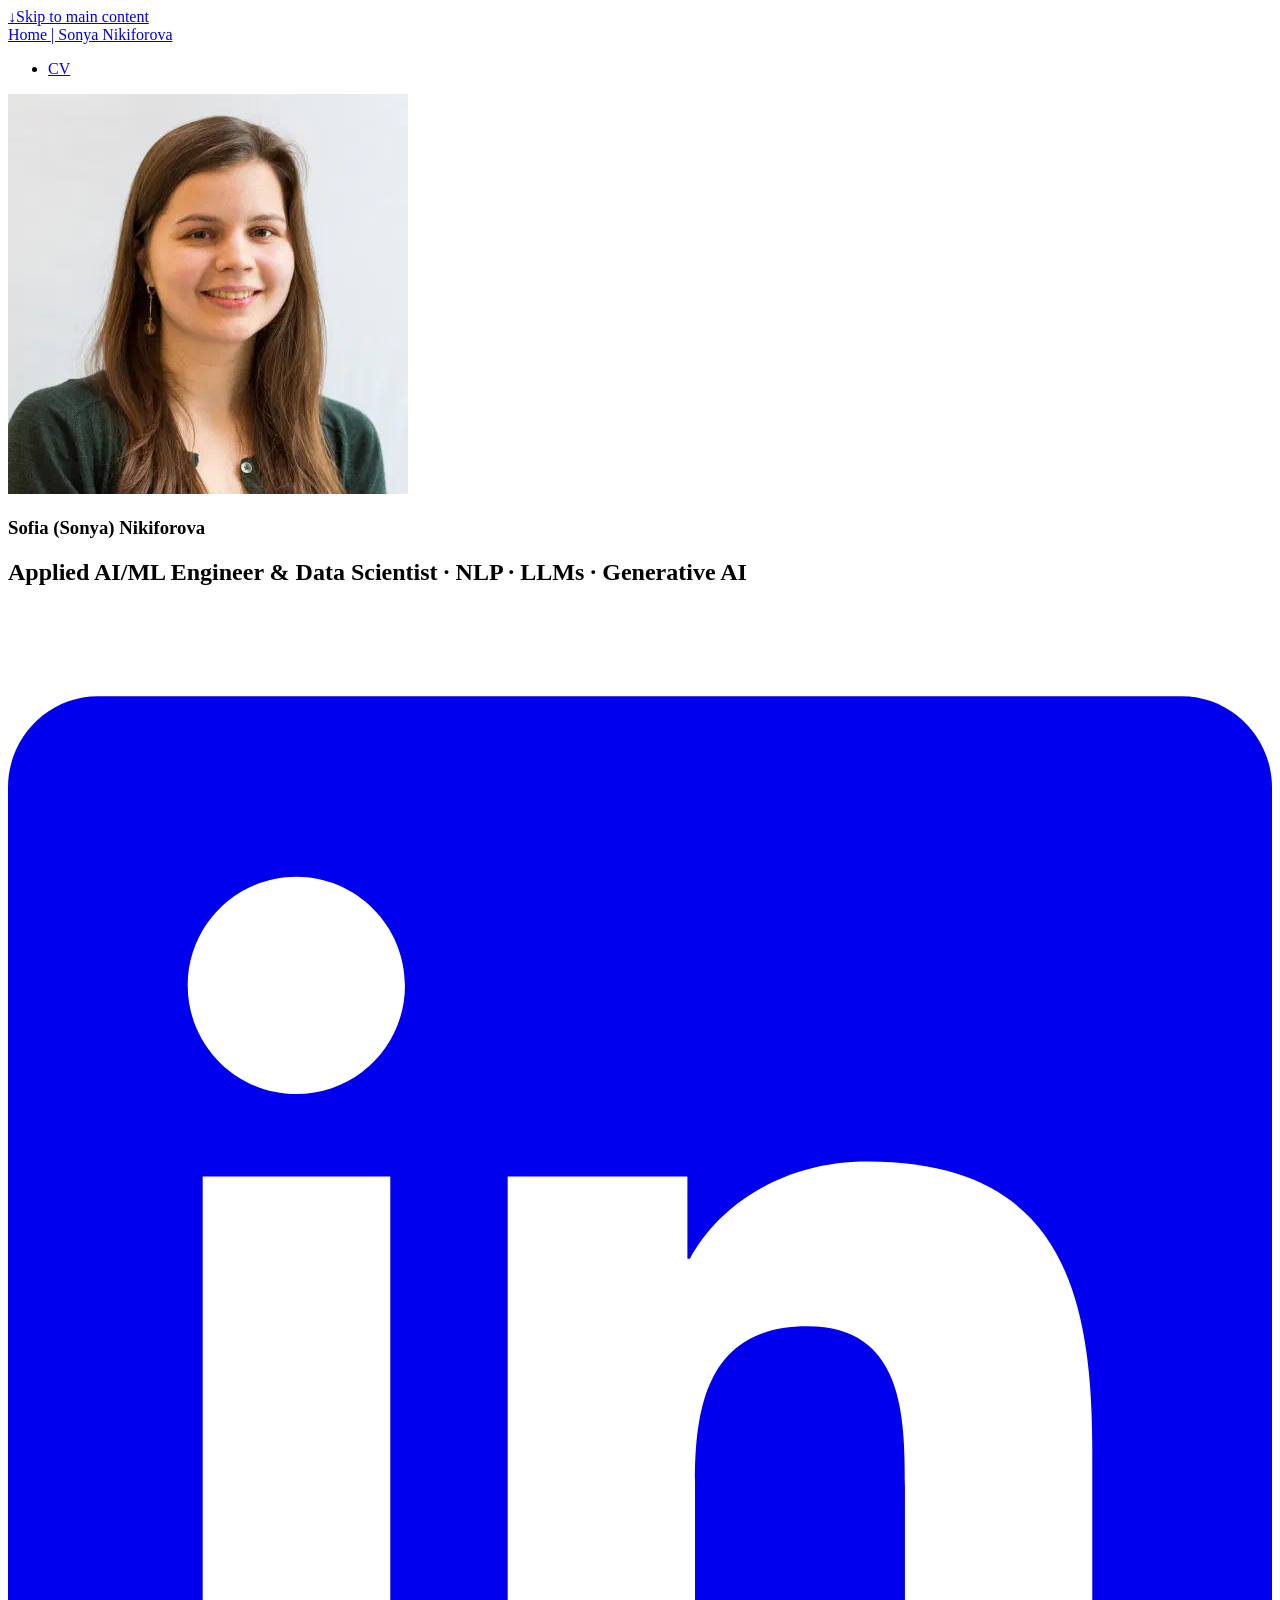
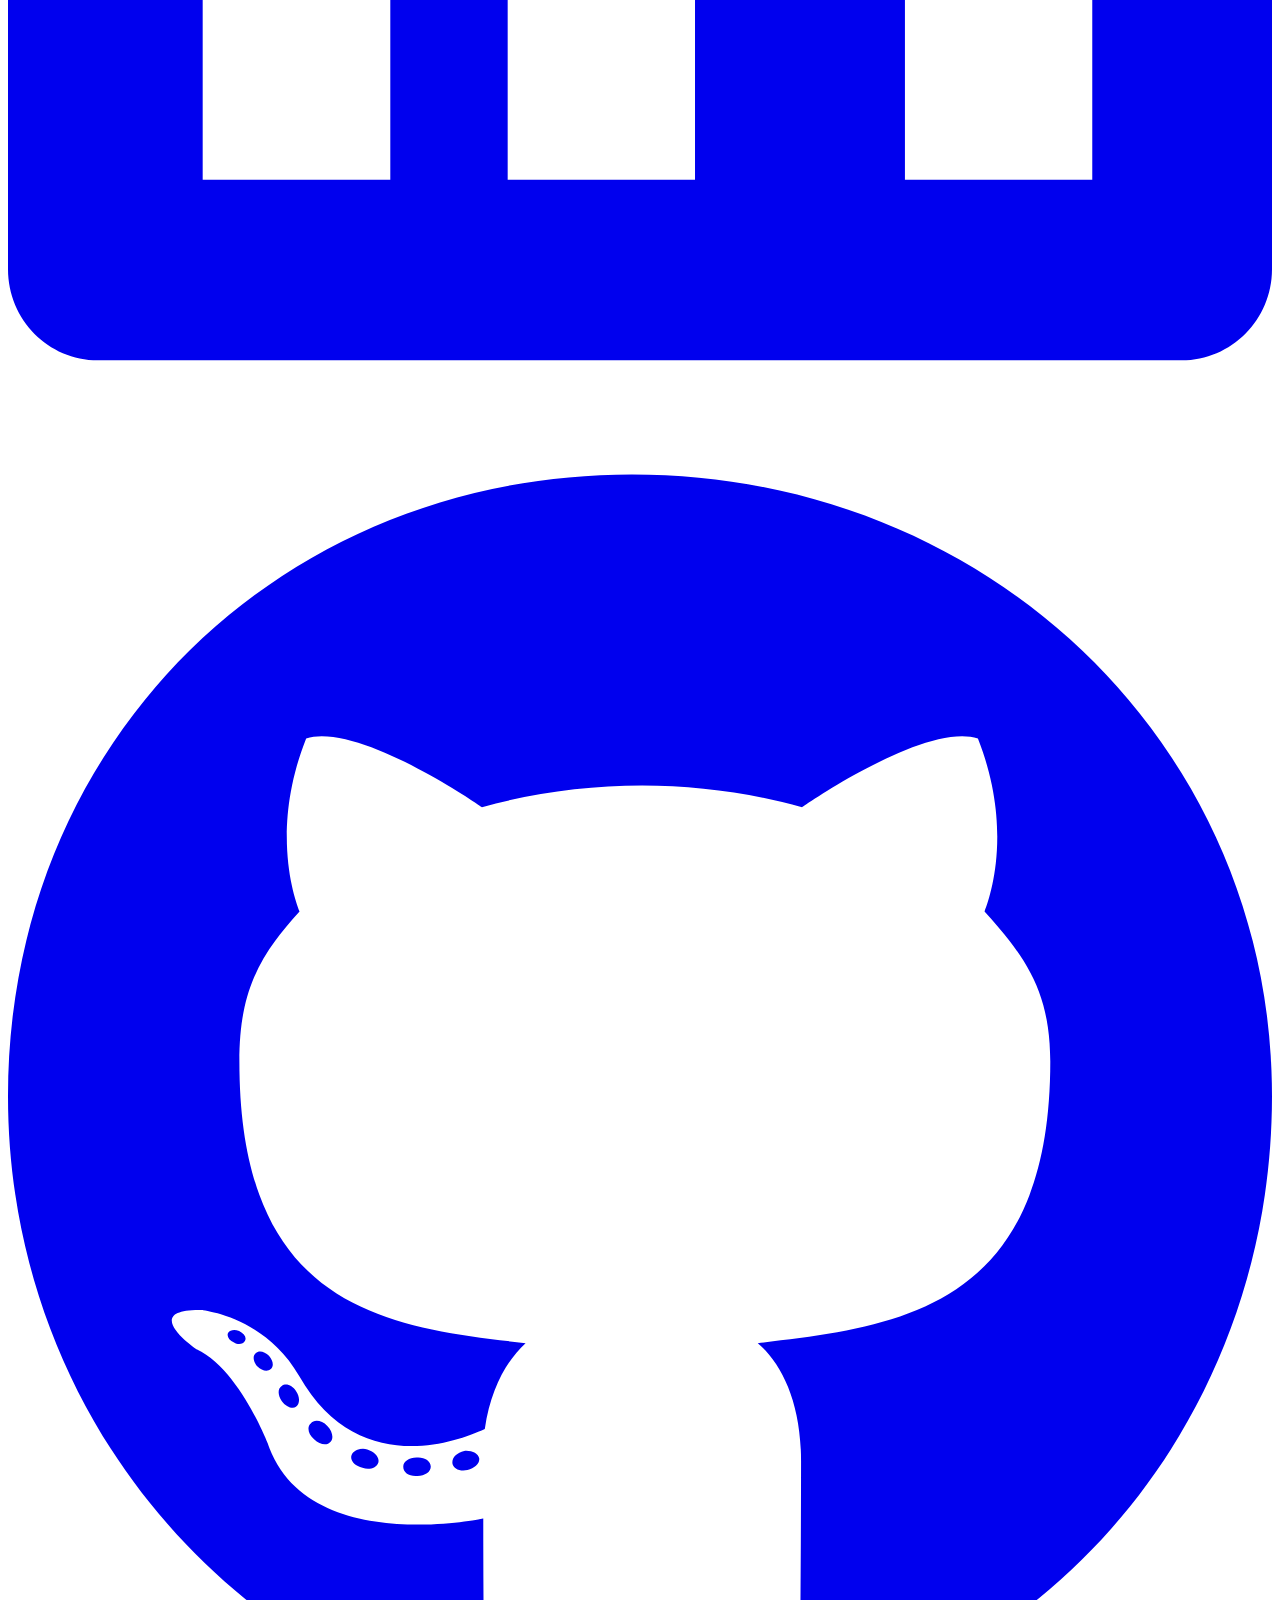
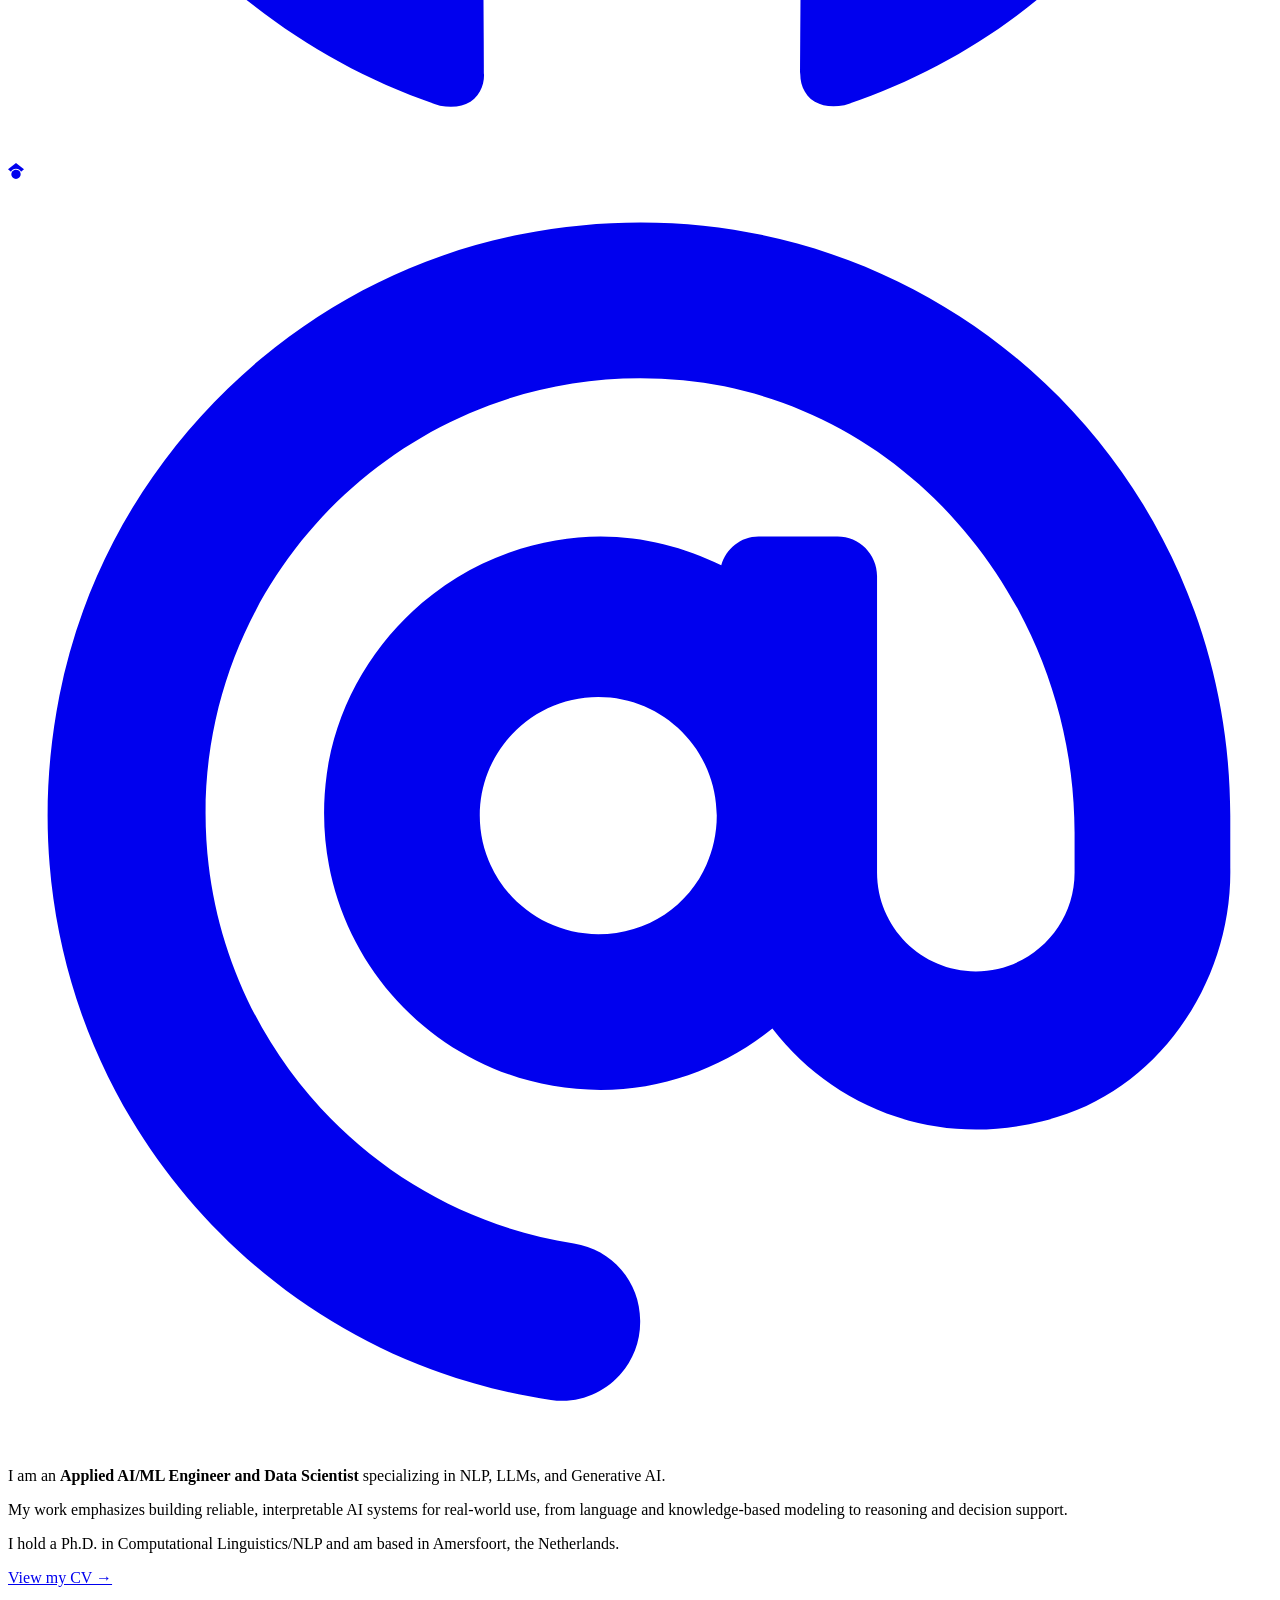
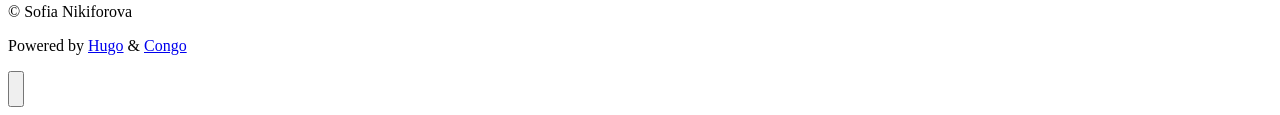
==== commit 039ceab1: "change status" ====
--- a/index.html
+++ b/index.html
@@ -1,6 +1,6 @@
 <!doctype html><html lang=en dir=ltr class=scroll-smooth data-default-appearance=light data-auto-appearance=true><head><meta name=generator content="Hugo 0.162.1"><meta charset=utf-8><meta name=viewport content="width=device-width,initial-scale=1"><meta name=theme-color content="#FFFFFF"><title>Sofia Nikiforova</title><meta name=title content="Sofia Nikiforova"><script type=text/javascript src=https://sonniki.github.io/js/appearance.min.8a082f81b27f3cb2ee528df0b0bdc39787034cf2cc34d4669fbc9977c929023c.js integrity="sha256-iggvgbJ/PLLuUo3wsL3Dl4cDTPLMNNRmn7yZd8kpAjw="></script><link type=text/css rel=stylesheet href=https://sonniki.github.io/css/main.bundle.min.de6f5c8f302bc5f2a1c1e09c4797aeeb0cb0e0ff5f4eeaa808aaedce26b57573.css integrity="sha256-3m9cjzArxfKhweCcR5eu6wyw4P9fTuqoCKrtzia1dXM="><meta name=description content="
       AI researcher and ML engineer specializing in NLP, LLMs, multimodal AI, vision-language models, and causal AI.
-    "><link rel=canonical href=https://sonniki.github.io/><link rel=apple-touch-icon sizes=180x180 href=/apple-touch-icon.png><link rel=icon type=image/png sizes=32x32 href=/favicon-32x32.png><link rel=icon type=image/png sizes=16x16 href=/favicon-16x16.png><link rel=manifest href=/site.webmanifest><meta property="og:url" content="https://sonniki.github.io/"><meta property="og:site_name" content="Sofia Nikiforova"><meta property="og:title" content="Sofia (Sonya) Nikiforova"><meta property="og:description" content="AI researcher and ML engineer specializing in NLP, LLMs, multimodal AI, vision-language models, and causal AI."><meta property="og:locale" content="en"><meta property="og:type" content="website"><meta name=twitter:card content="summary"><meta name=twitter:title content="Sofia (Sonya) Nikiforova"><meta name=twitter:description content="AI researcher and ML engineer specializing in NLP, LLMs, multimodal AI, vision-language models, and causal AI."><script type=application/ld+json>{"@context":"https://schema.org","@type":"WebSite","@id":"https:\/\/sonniki.github.io\/","name":"Sofia Nikiforova","description":"Sofia Nikiforova — AI researcher and ML engineer specializing in NLP, LLMs, multimodal AI, vision-language models, and causal AI.","inLanguage":"en","url":"https:\/\/sonniki.github.io\/","publisher":{"@type":"Person","name":"Sofia (Sonya) Nikiforova"}}</script><meta name=author content="Sofia (Sonya) Nikiforova"><link href=https://www.linkedin.com/in/sofia-nikiforova-730447131 rel=me><link href=https://github.com/sonniki rel=me><link href="https://scholar.google.com/citations?user=Tr-brwYAAAAJ&amp;hl=en&amp;oi=ao" rel=me></head><body class="m-auto flex h-screen max-w-7xl flex-col bg-neutral px-6 text-lg leading-7 text-neutral-900 dark:bg-neutral-800 dark:text-neutral sm:px-14 md:px-24 lg:px-32"><div id=the-top class="absolute flex self-center"><a class="-translate-y-8 rounded-b-lg bg-primary-200 px-3 py-1 text-sm focus:translate-y-0 dark:bg-neutral-600" href=#main-content><span class="pe-2 font-bold text-primary-600 dark:text-primary-400">&darr;</span>Skip to main content</a></div><header class="py-6 font-semibold text-neutral-900 dark:text-neutral sm:py-10 print:hidden"><nav class="flex items-start justify-between sm:items-center"><div class="flex flex-row items-center"><a class="decoration-primary-500 hover:underline hover:decoration-2 hover:underline-offset-2" rel=me href=/>Home | Sofia Nikiforova</a></div><ul class="flex list-none flex-col text-end sm:flex-row"><li class="group mb-1 sm:mb-0 sm:me-7 sm:last:me-0.5"><a href=/cv/ title="Curriculum Vitae"><span class="decoration-primary-500 group-hover:underline group-hover:decoration-2 group-hover:underline-offset-2">CV</span></a></li></ul></nav></header><div class="relative flex grow flex-col"><main id=main-content class=grow><article class="h-full
+    "><link rel=canonical href=https://sonniki.github.io/><link rel=apple-touch-icon sizes=180x180 href=/apple-touch-icon.png><link rel=icon type=image/png sizes=32x32 href=/favicon-32x32.png><link rel=icon type=image/png sizes=16x16 href=/favicon-16x16.png><link rel=manifest href=/site.webmanifest><meta property="og:url" content="https://sonniki.github.io/"><meta property="og:site_name" content="Sofia Nikiforova"><meta property="og:title" content="Sofia (Sonya) Nikiforova"><meta property="og:description" content="AI researcher and ML engineer specializing in NLP, LLMs, multimodal AI, vision-language models, and causal AI."><meta property="og:locale" content="en"><meta property="og:type" content="website"><meta name=twitter:card content="summary"><meta name=twitter:title content="Sofia (Sonya) Nikiforova"><meta name=twitter:description content="AI researcher and ML engineer specializing in NLP, LLMs, multimodal AI, vision-language models, and causal AI."><script type=application/ld+json>{"@context":"https://schema.org","@type":"WebSite","@id":"https:\/\/sonniki.github.io\/","name":"Sofia Nikiforova","description":"Sofia Nikiforova — AI researcher and ML engineer specializing in NLP, LLMs, multimodal AI, vision-language models, and causal AI.","inLanguage":"en","url":"https:\/\/sonniki.github.io\/","publisher":{"@type":"Person","name":"Sofia (Sonya) Nikiforova"}}</script><meta name=author content="Sofia (Sonya) Nikiforova"><link href=https://www.linkedin.com/in/sonya-nikiforova-730447131/ rel=me><link href=https://github.com/sonniki rel=me><link href="https://scholar.google.com/citations?user=Tr-brwYAAAAJ&amp;hl=en&amp;oi=ao" rel=me></head><body class="m-auto flex h-screen max-w-7xl flex-col bg-neutral px-6 text-lg leading-7 text-neutral-900 dark:bg-neutral-800 dark:text-neutral sm:px-14 md:px-24 lg:px-32"><div id=the-top class="absolute flex self-center"><a class="-translate-y-8 rounded-b-lg bg-primary-200 px-3 py-1 text-sm focus:translate-y-0 dark:bg-neutral-600" href=#main-content><span class="pe-2 font-bold text-primary-600 dark:text-primary-400">&darr;</span>Skip to main content</a></div><header class="py-6 font-semibold text-neutral-900 dark:text-neutral sm:py-10 print:hidden"><nav class="flex items-start justify-between sm:items-center"><div class="flex flex-row items-center"><a class="decoration-primary-500 hover:underline hover:decoration-2 hover:underline-offset-2" rel=me href=/>Home | Sonya Nikiforova</a></div><ul class="flex list-none flex-col text-end sm:flex-row"><li class="group mb-1 sm:mb-0 sm:me-7 sm:last:me-0.5"><a href=/cv/ title="Curriculum Vitae"><span class="decoration-primary-500 group-hover:underline group-hover:decoration-2 group-hover:underline-offset-2">CV</span></a></li></ul></nav></header><div class="relative flex grow flex-col"><main id=main-content class=grow><article class="h-full
 flex flex-col items-center justify-center text-center"><section class="not-prose
 items-center
 mb-3 flex flex-col"><picture class="mb-2 h-auto w-36 rounded-full"><source srcset=https://sonniki.github.io/img/sonya_hu_f18f03992d2493af.webp sizes=100vw type=image/webp><img width=400 height=400 class="mb-2 h-auto w-36 rounded-full" alt="Sofia (Sonya) Nikiforova" loading=lazy decoding=async src=https://sonniki.github.io/img/sonya.jpg></picture><h1 class="text-4xl font-extrabold">Sofia (Sonya) Nikiforova</h1><h2 class="text-xl text-neutral-500 dark:text-neutral-400">Applied AI/ML Engineer & Data Scientist · NLP · LLMs · Generative AI </h2><div class="mt-1 text-2xl"><div class="flex flex-wrap text-neutral-400 dark:text-neutral-500"><a class="px-1 transition-transform hover:scale-125 hover:text-primary-700 dark:hover:text-primary-400" style=will-change:transform href=https://www.linkedin.com/in/sofia-nikiforova-730447131 target=_blank aria-label=Linkedin rel="me noopener noreferrer"><span class="icon relative inline-block px-1 align-text-bottom"><svg viewBox="0 0 448 512"><path fill="currentColor" d="M416 32H31.9C14.3 32 0 46.5.0 64.3v383.4C0 465.5 14.3 480 31.9 480H416c17.6.0 32-14.5 32-32.3V64.3c0-17.8-14.4-32.3-32-32.3zM135.4 416H69V202.2h66.5V416zm-33.2-243c-21.3.0-38.5-17.3-38.5-38.5S80.9 96 102.2 96c21.2.0 38.5 17.3 38.5 38.5.0 21.3-17.2 38.5-38.5 38.5zm282.1 243h-66.4V312c0-24.8-.5-56.7-34.5-56.7-34.6.0-39.9 27-39.9 54.9V416h-66.4V202.2h63.7v29.2h.9c8.9-16.8 30.6-34.5 62.9-34.5 67.2.0 79.7 44.3 79.7 101.9V416z"/></svg>
